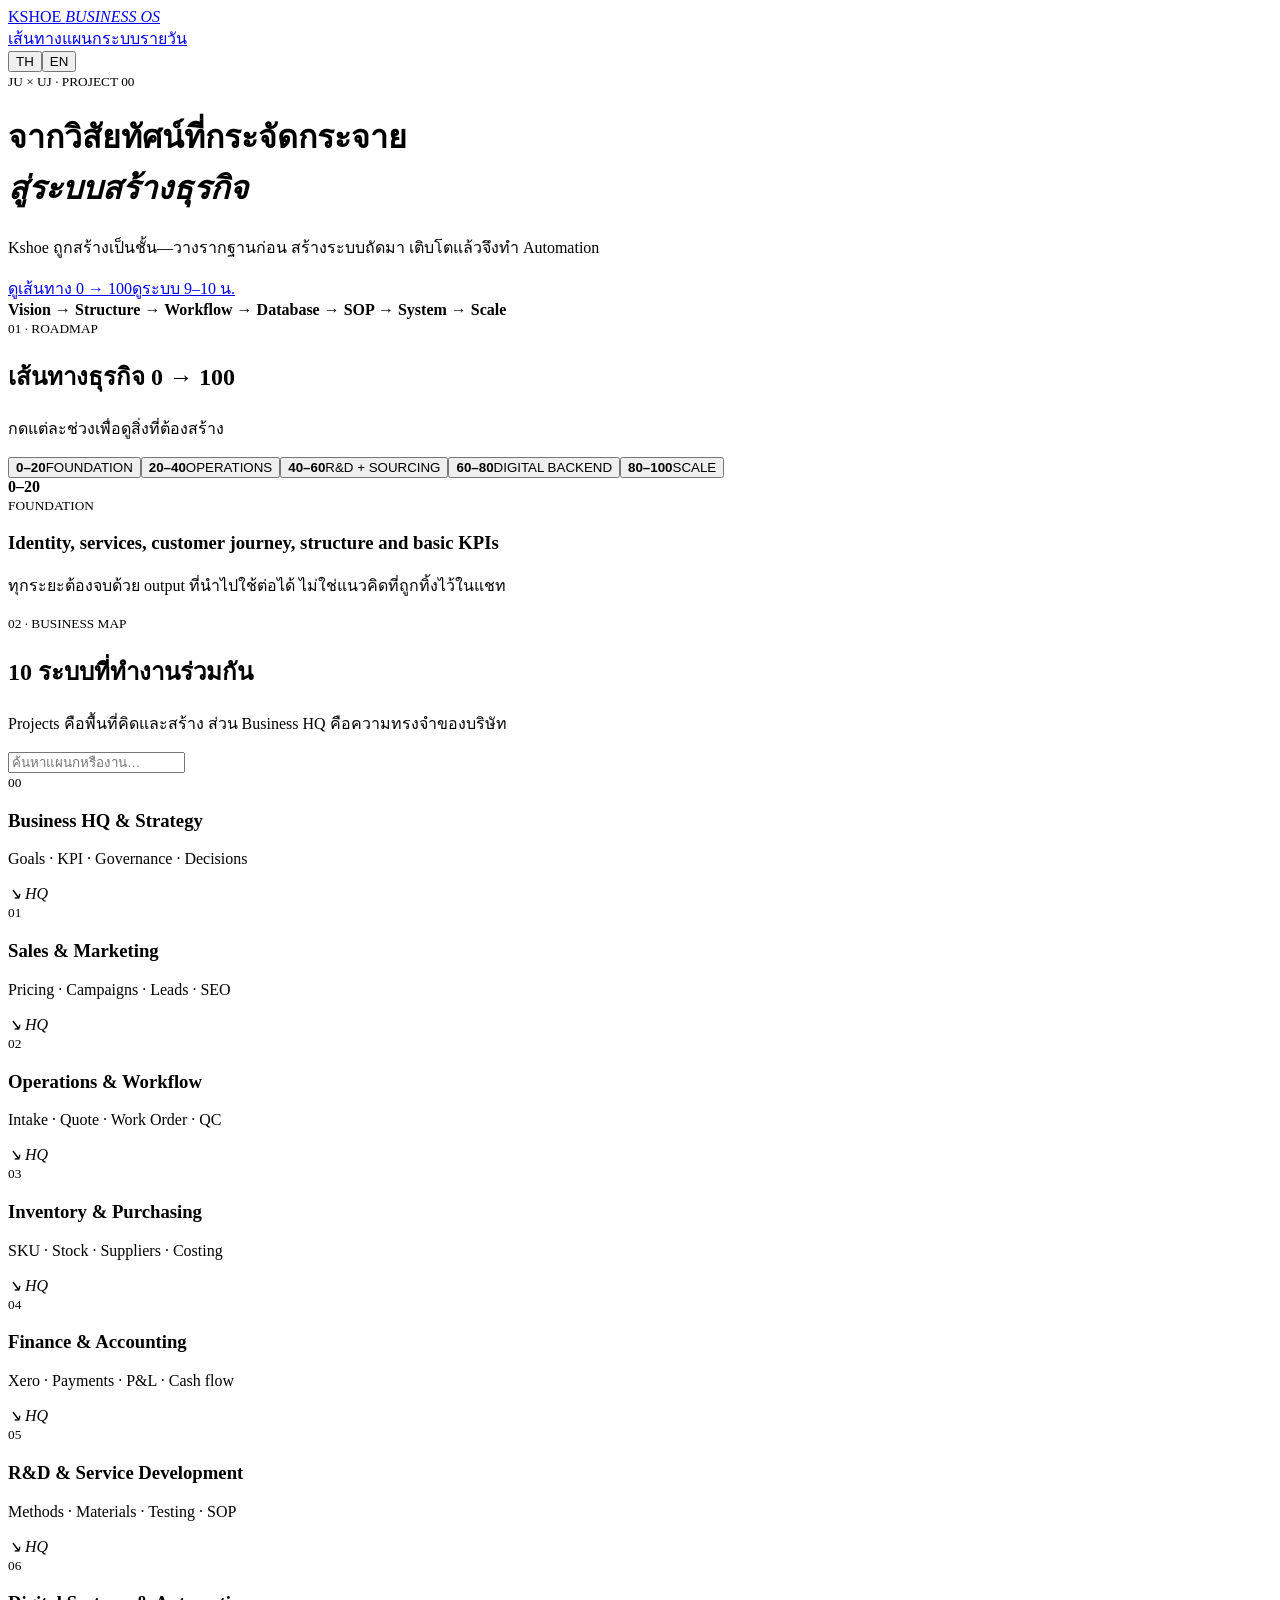
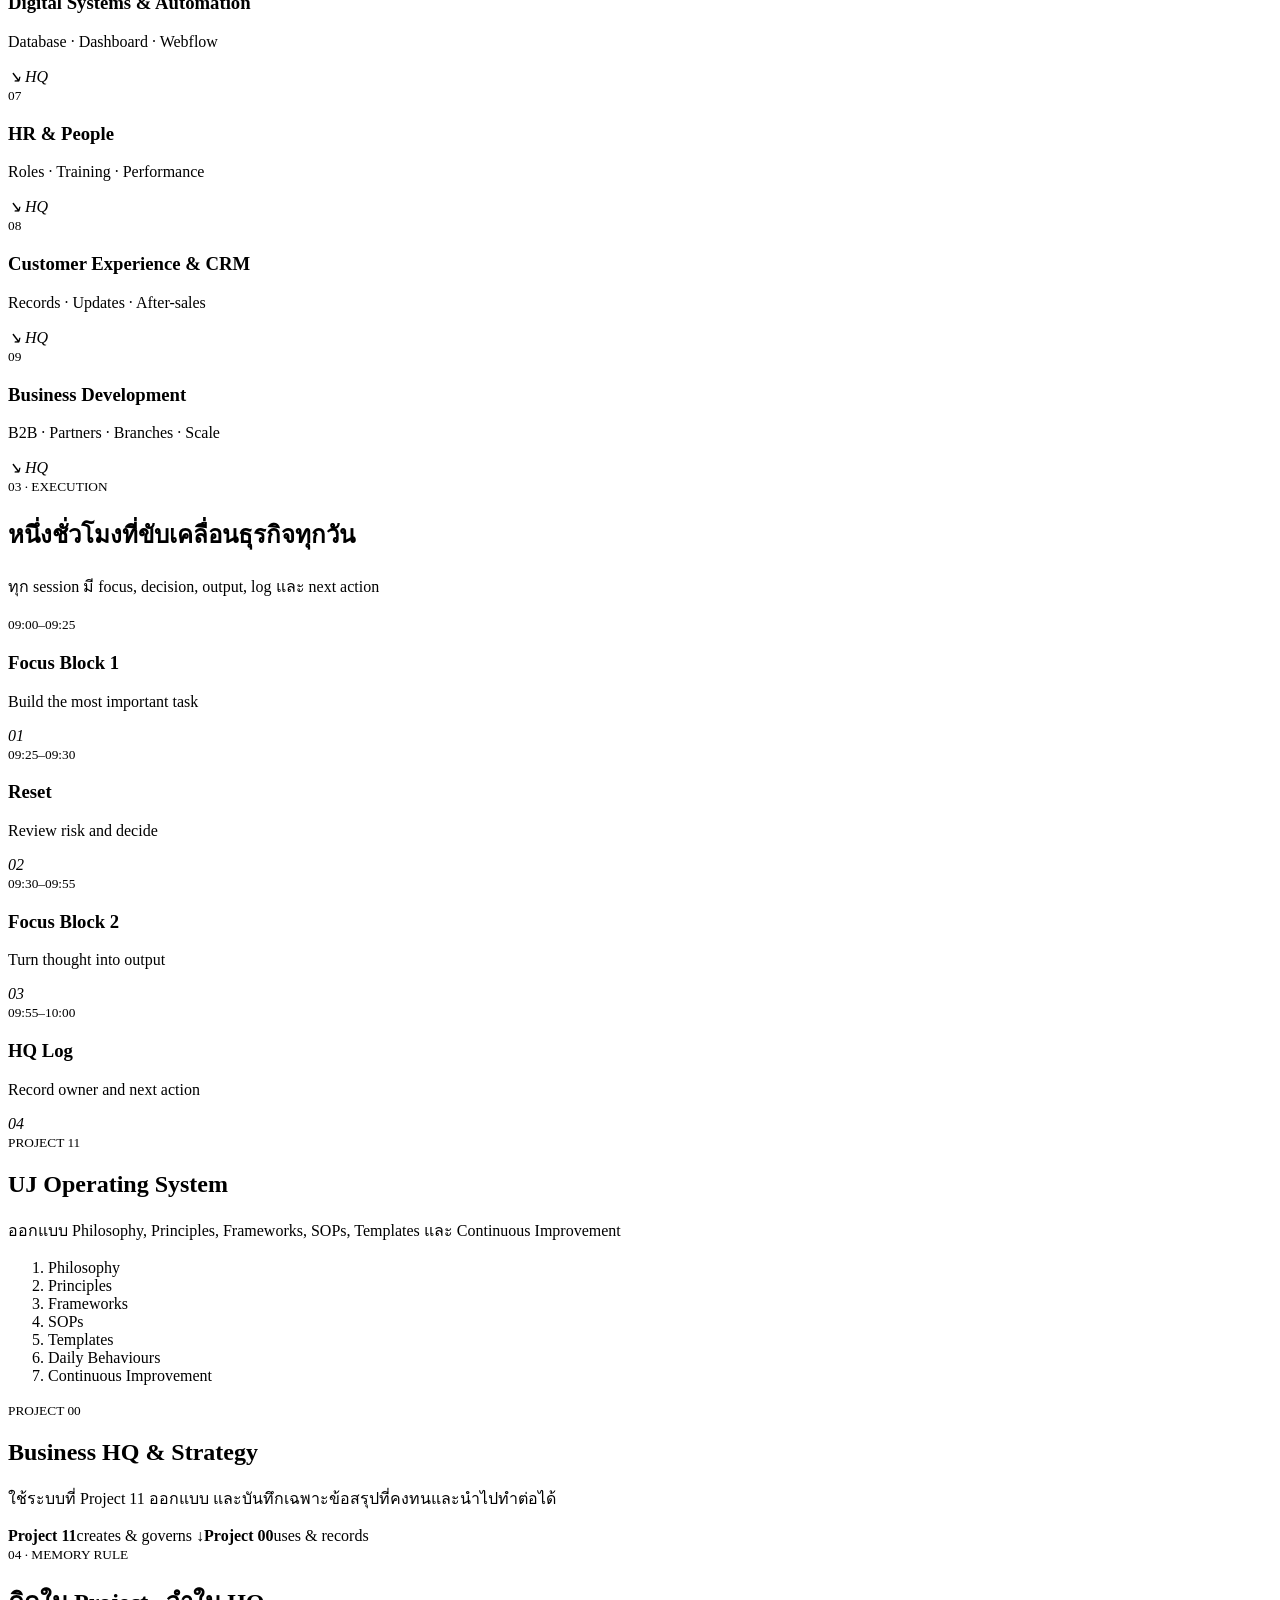
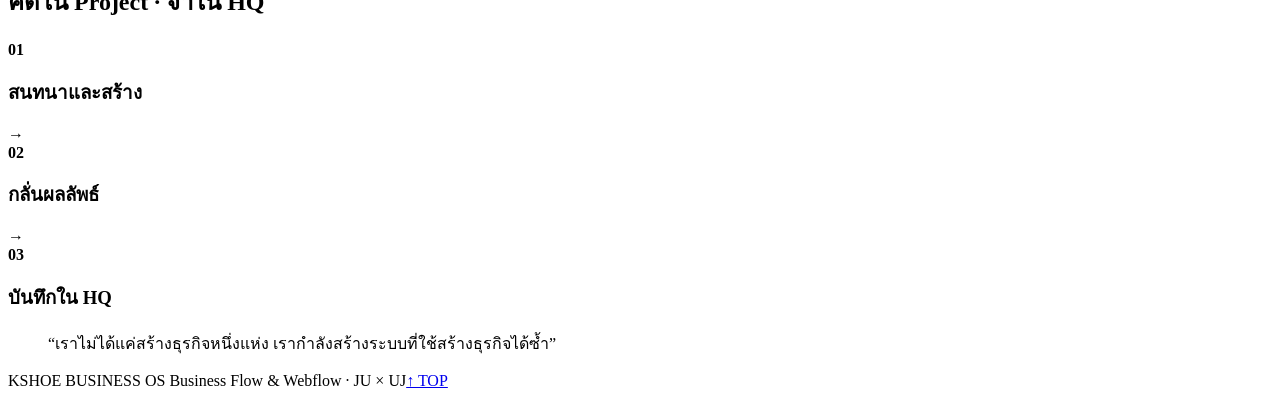
==== index.html @ 2d30aadb "Publish Kshoe Business OS website" ====
<!DOCTYPE html><html lang="th"><head><meta charSet="utf-8"/><meta name="viewport" content="width=device-width, initial-scale=1"/><link rel="stylesheet" href="/kshoe-business-flow/_next/static/css/index.u41Tl9s5.css" data-rsc-css-href="/kshoe-business-flow/_next/static/css/index.u41Tl9s5.css" data-precedence="vite-rsc/importer-resources"/><link rel="modulepreload" fetchPriority="low" href="/kshoe-business-flow/_next/static/chunks/index-DlOylcXy.js"/><script src="/kshoe-business-flow/_next/static/chunks/rolldown-runtime-C60lm6uB.js" type="module" async=""></script><script src="/kshoe-business-flow/_next/static/chunks/framework-BgSIrAUN.js" type="module" async=""></script><link rel="modulepreload" href="/kshoe-business-flow/_next/static/chunks/layout-segment-context-DQXPudQ9.js" crossorigin=""/><link rel="modulepreload" href="/kshoe-business-flow/_next/static/chunks/page-DifHMbuO.js" crossorigin=""/><title>Kshoe Business OS</title><meta name="description" content="JU × UJ Business Flow &amp; Webflow"/><script>Object.assign(((self[Symbol.for("vinext.navigationRuntime")]??={bootstrap:{routeManifest:null},functions:{}}).bootstrap.rsc??={rsc:[]}),{params:{},nav:{"pathname":"/","searchParams":[]}})</script><link rel="modulepreload" href="/kshoe-business-flow/_next/static/chunks/index-DlOylcXy.js" />
</head><body><main><nav><a href="#top" class="logo">KSHOE <i>BUSINESS OS</i></a><div class="links"><a href="#path">เส้นทาง</a><a href="#map">แผนก</a><a href="#day">ระบบรายวัน</a></div><div class="lang"><button class="on">TH</button><button class="">EN</button></div></nav><header id="top"><small>JU × UJ · PROJECT 00</small><h1>จากวิสัยทัศน์ที่กระจัดกระจาย<br/><em>สู่ระบบสร้างธุรกิจ</em></h1><p>Kshoe ถูกสร้างเป็นชั้น—วางรากฐานก่อน สร้างระบบถัดมา เติบโตแล้วจึงทำ Automation</p><div class="actions"><a href="#path">ดูเส้นทาง 0 → 100</a><a href="#day">ดูระบบ 9–10 น.</a></div><b class="rule">Vision → Structure → Workflow → Database → SOP → System → Scale</b></header><section id="path" class="dark"><div class="intro"><small>01 · ROADMAP</small><h2>เส้นทางธุรกิจ 0 → 100</h2><p>กดแต่ละช่วงเพื่อดูสิ่งที่ต้องสร้าง</p></div><div class="tabs"><button class="on"><b>0–20</b>FOUNDATION</button><button class=""><b>20–40</b>OPERATIONS</button><button class=""><b>40–60</b>R&amp;D + SOURCING</button><button class=""><b>60–80</b>DIGITAL BACKEND</button><button class=""><b>80–100</b>SCALE</button></div><div class="detail"><strong>0–20</strong><div><small>FOUNDATION</small><h3>Identity, services, customer journey, structure and basic KPIs</h3><p>ทุกระยะต้องจบด้วย output ที่นำไปใช้ต่อได้ ไม่ใช่แนวคิดที่ถูกทิ้งไว้ในแชท</p></div></div></section><section id="map"><div class="intro"><small>02 · BUSINESS MAP</small><h2>10 ระบบที่ทำงานร่วมกัน</h2><p>Projects คือพื้นที่คิดและสร้าง ส่วน Business HQ คือความทรงจำของบริษัท</p></div><input placeholder="ค้นหาแผนกหรืองาน…" value=""/><div class="grid"><article><small>00</small><h3>Business HQ &amp; Strategy</h3><p>Goals · KPI · Governance · Decisions</p><i>↘ HQ</i></article><article><small>01</small><h3>Sales &amp; Marketing</h3><p>Pricing · Campaigns · Leads · SEO</p><i>↘ HQ</i></article><article><small>02</small><h3>Operations &amp; Workflow</h3><p>Intake · Quote · Work Order · QC</p><i>↘ HQ</i></article><article><small>03</small><h3>Inventory &amp; Purchasing</h3><p>SKU · Stock · Suppliers · Costing</p><i>↘ HQ</i></article><article><small>04</small><h3>Finance &amp; Accounting</h3><p>Xero · Payments · P&amp;L · Cash flow</p><i>↘ HQ</i></article><article><small>05</small><h3>R&amp;D &amp; Service Development</h3><p>Methods · Materials · Testing · SOP</p><i>↘ HQ</i></article><article><small>06</small><h3>Digital Systems &amp; Automation</h3><p>Database · Dashboard · Webflow</p><i>↘ HQ</i></article><article><small>07</small><h3>HR &amp; People</h3><p>Roles · Training · Performance</p><i>↘ HQ</i></article><article><small>08</small><h3>Customer Experience &amp; CRM</h3><p>Records · Updates · After-sales</p><i>↘ HQ</i></article><article><small>09</small><h3>Business Development</h3><p>B2B · Partners · Branches · Scale</p><i>↘ HQ</i></article></div></section><section id="day" class="copper"><div class="intro"><small>03 · EXECUTION</small><h2>หนึ่งชั่วโมงที่ขับเคลื่อนธุรกิจทุกวัน</h2><p>ทุก session มี focus, decision, output, log และ next action</p></div><div class="rhythm"><article><small>09:00–09:25</small><h3>Focus Block 1</h3><p>Build the most important task</p><i>0<!-- -->1</i></article><article><small>09:25–09:30</small><h3>Reset</h3><p>Review risk and decide</p><i>0<!-- -->2</i></article><article><small>09:30–09:55</small><h3>Focus Block 2</h3><p>Turn thought into output</p><i>0<!-- -->3</i></article><article><small>09:55–10:00</small><h3>HQ Log</h3><p>Record owner and next action</p><i>0<!-- -->4</i></article></div></section><section class="split"><article><small>PROJECT 11</small><h2>UJ Operating System</h2><p>ออกแบบ Philosophy, Principles, Frameworks, SOPs, Templates และ Continuous Improvement</p><ol><li>Philosophy</li><li>Principles</li><li>Frameworks</li><li>SOPs</li><li>Templates</li><li>Daily Behaviours</li><li>Continuous Improvement</li></ol></article><article><small>PROJECT 00</small><h2>Business HQ &amp; Strategy</h2><p>ใช้ระบบที่ Project 11 ออกแบบ และบันทึกเฉพาะข้อสรุปที่คงทนและนำไปทำต่อได้</p><div class="authority"><b>Project 11</b><span>creates &amp; governs ↓</span><b>Project 00</b><span>uses &amp; records</span></div></article></section><section class="memory"><div class="intro"><small>04 · MEMORY RULE</small><h2>คิดใน Project · จำใน HQ</h2></div><div class="flow"><article><b>01</b><h3>สนทนาและสร้าง</h3></article><span>→</span><article><b>02</b><h3>กลั่นผลลัพธ์</h3></article><span>→</span><article><b>03</b><h3>บันทึกใน HQ</h3></article></div><blockquote>“<!-- -->เราไม่ได้แค่สร้างธุรกิจหนึ่งแห่ง เรากำลังสร้างระบบที่ใช้สร้างธุรกิจได้ซ้ำ<!-- -->”</blockquote></section><footer>KSHOE BUSINESS OS <span>Business Flow &amp; Webflow · JU × UJ</span><a href="#top">↑ TOP</a></footer></main><script type="module" src="/kshoe-business-flow/_next/static/chunks/index-DlOylcXy.js" id="_R_" async=""></script><script>((self[Symbol.for("vinext.navigationRuntime")]??={bootstrap:{routeManifest:null},functions:{}}).bootstrap.rsc??={rsc:[]}).rsc.push("2:I[\"43ff2fb034b8\",[],\"Children\",1]\n")</script><script>((self[Symbol.for("vinext.navigationRuntime")]??={bootstrap:{routeManifest:null},functions:{}}).bootstrap.rsc??={rsc:[]}).rsc.push("3:I[\"99e50bc1c07a\",[],\"GlobalErrorBoundary\",1]\n")</script><script>((self[Symbol.for("vinext.navigationRuntime")]??={bootstrap:{routeManifest:null},functions:{}}).bootstrap.rsc??={rsc:[]}).rsc.push("4:I[\"a4f9a8437bde\",[],\"default\",1]\n")</script><script>((self[Symbol.for("vinext.navigationRuntime")]??={bootstrap:{routeManifest:null},functions:{}}).bootstrap.rsc??={rsc:[]}).rsc.push("5:I[\"99e50bc1c07a\",[],\"ErrorBoundary\",1]\n")</script><script>((self[Symbol.for("vinext.navigationRuntime")]??={bootstrap:{routeManifest:null},functions:{}}).bootstrap.rsc??={rsc:[]}).rsc.push("6:I[\"e159047a93f1\",[],\"LayoutSegmentProvider\",1]\n")</script><script>((self[Symbol.for("vinext.navigationRuntime")]??={bootstrap:{routeManifest:null},functions:{}}).bootstrap.rsc??={rsc:[]}).rsc.push("7:I[\"43ff2fb034b8\",[],\"Slot\",1]\n")</script><script>((self[Symbol.for("vinext.navigationRuntime")]??={bootstrap:{routeManifest:null},functions:{}}).bootstrap.rsc??={rsc:[]}).rsc.push("8:I[\"105d30f76def\",[],\"AppRouterScrollTarget\",1]\n")</script><script>((self[Symbol.for("vinext.navigationRuntime")]??={bootstrap:{routeManifest:null},functions:{}}).bootstrap.rsc??={rsc:[]}).rsc.push("9:I[\"99e50bc1c07a\",[],\"RedirectBoundary\",1]\n")</script><script>((self[Symbol.for("vinext.navigationRuntime")]??={bootstrap:{routeManifest:null},functions:{}}).bootstrap.rsc??={rsc:[]}).rsc.push(":HL[\"/kshoe-business-flow/_next/static/css/index.u41Tl9s5.css\",\"style\"     ]\n")</script><script>((self[Symbol.for("vinext.navigationRuntime")]??={bootstrap:{routeManifest:null},functions:{}}).bootstrap.rsc??={rsc:[]}).rsc.push("0:{\"__route\":\"route:/\",\"__interceptionContext\":null,\"__layoutIds\":[\"layout:/\"],\"__rootLayout\":\"/\",\"__sourcePage\":\"/page\",\"page:/\":\"$L1\",\"layout:/\":[[[[\"$\",\"link\",\"css:/_next/static/css/index.u41Tl9s5.css\",{\"rel\":\"stylesheet\",\"precedence\":\"vite-rsc/importer-resources\",\"href\":\"/kshoe-business-flow/_next/static/css/index.u41Tl9s5.css\",\"data-rsc-css-href\":\"/kshoe-business-flow/_next/static/css/index.u41Tl9s5.css\"}],\"$undefined\"],[\"$\",\"html\",null,{\"lang\":\"th\",\"children\":[\"$\",\"body\",null,{\"children\":[\"$\",\"$L2\",null,{}]}]}]],null],\"route:/\":[[[\"$\",\"meta\",null,{\"charSet\":\"utf-8\"}],[[\"$\",\"title\",\"0\",{\"children\":\"Kshoe Business OS\"}],[\"$\",\"meta\",\"1\",{\"name\":\"description\",\"content\":\"JU × UJ Business Flow \u0026 Webflow\"}]],[[\"$\",\"meta\",\"0\",{\"name\":\"viewport\",\"content\":\"width=device-width, initial-scale=1\"}]]],[\"$\",\"$L3\",null,{\"fallback\":\"$4\",\"children\":[\"$\",\"$L5\",null,{\"fallback\":\"$4\",\"children\":[\"$\",\"$L6\",null,{\"providerId\":\"layout:/\",\"segmentMap\":{\"children\":[]},\"children\":[\"$\",\"$L7\",null,{\"id\":\"layout:/\",\"parallelSlots\":\"$undefined\",\"children\":[\"$\",\"$L8\",null,{\"children\":[\"$\",\"$L9\",null,{\"children\":[[\"$\",\"$L6\",null,{\"providerId\":\"page:/\",\"segmentMap\":{\"children\":[\"__PAGE__\"]},\"children\":[\"$\",\"$L7\",null,{\"id\":\"page:/\"}]}],null]}]}]}]}]}]}],null,null],\"__layoutFlags\":{\"layout:/\":\"s\"},\"__artifactCompatibility\":{\"schemaVersion\":1,\"graphVersion\":\"app-route-graph:1177fd80f83fa7b0\",\"deploymentVersion\":\"b8e8c23d-597c-4e51-9e1a-7b662a4e795e\",\"appElementsSchemaVersion\":1,\"rscPayloadSchemaVersion\":1,\"rootBoundaryId\":\"/\",\"renderEpoch\":null},\"__renderObservation\":{\"schemaVersion\":1,\"output\":{\"kind\":\"app-rsc\",\"mountedSlotsFingerprint\":null,\"renderEpoch\":null,\"rootBoundaryId\":\"/\",\"routeId\":\"route:/\"},\"completeness\":\"partial\",\"boundaryOutcome\":{\"kind\":\"unknown\"},\"requestApis\":[{\"kind\":\"connection\",\"status\":\"unknown\"},{\"kind\":\"cookies\",\"status\":\"unknown\"},{\"kind\":\"draftMode\",\"status\":\"unknown\"},{\"kind\":\"headers\",\"status\":\"unknown\"},{\"kind\":\"params\",\"status\":\"unknown\"},{\"kind\":\"searchParams\",\"status\":\"unknown\"}],\"dynamicFetches\":[],\"cacheTags\":[\"/\",\"_N_T_/\",\"_N_T_/index\",\"_N_T_/layout\",\"_N_T_/page\"],\"pathTags\":[\"/\"],\"cacheability\":\"unknown\",\"downgrade\":{\"target\":\"freshRender\",\"reasons\":[{\"code\":\"CP_DOWNGRADE_CACHEABILITY_UNKNOWN\",\"target\":\"freshRender\"},{\"code\":\"CP_DOWNGRADE_INCOMPLETE_OBSERVATION\",\"completeness\":\"partial\",\"target\":\"freshRender\"},{\"code\":\"CP_DOWNGRADE_UNKNOWN_REQUEST_API\",\"requestApi\":\"connection\",\"target\":\"freshRender\"},{\"code\":\"CP_DOWNGRADE_UNKNOWN_REQUEST_API\",\"requestApi\":\"cookies\",\"target\":\"freshRender\"},{\"code\":\"CP_DOWNGRADE_UNKNOWN_REQUEST_API\",\"requestApi\":\"draftMode\",\"target\":\"freshRender\"},{\"code\":\"CP_DOWNGRADE_UNKNOWN_REQUEST_API\",\"requestApi\":\"headers\",\"target\":\"freshRender\"},{\"code\":\"CP_DOWNGRADE_UNKNOWN_REQUEST_API\",\"requestApi\":\"params\",\"target\":\"freshRender\"},{\"code\":\"CP_DOWNGRADE_UNKNOWN_REQUEST_API\",\"requestApi\":\"searchParams\",\"target\":\"freshRender\"}],\"fallback\":{\"kind\":\"breakerFallback\",\"code\":\"CP_PRIVATE_DYNAMIC_DOWNGRADE\",\"mode\":\"renderFresh\",\"scope\":\"affectedOutput\",\"fields\":{\"reasonCodes\":[\"CP_DOWNGRADE_CACHEABILITY_UNKNOWN\",\"CP_DOWNGRADE_INCOMPLETE_OBSERVATION\",\"CP_DOWNGRADE_UNKNOWN_REQUEST_API\",\"CP_DOWNGRADE_UNKNOWN_REQUEST_API\",\"CP_DOWNGRADE_UNKNOWN_REQUEST_API\",\"CP_DOWNGRADE_UNKNOWN_REQUEST_API\",\"CP_DOWNGRADE_UNKNOWN_REQUEST_API\",\"CP_DOWNGRADE_UNKNOWN_REQUEST_API\"],\"target\":\"freshRender\"}},\"isPublicCacheCandidate\":false}}}\n")</script><script>((self[Symbol.for("vinext.navigationRuntime")]??={bootstrap:{routeManifest:null},functions:{}}).bootstrap.rsc??={rsc:[]}).rsc.push("a:I[\"6efdf509a785\",[],\"default\",1]\n")</script><script>((self[Symbol.for("vinext.navigationRuntime")]??={bootstrap:{routeManifest:null},functions:{}}).bootstrap.rsc??={rsc:[]}).rsc.push("1:[\"$\",\"$La\",null,{\"params\":\"$@b\",\"searchParams\":\"$@c\"}]\n")</script><script>((self[Symbol.for("vinext.navigationRuntime")]??={bootstrap:{routeManifest:null},functions:{}}).bootstrap.rsc??={rsc:[]}).rsc.push("b:{}\n")</script><script>((self[Symbol.for("vinext.navigationRuntime")]??={bootstrap:{routeManifest:null},functions:{}}).bootstrap.rsc??={rsc:[]}).rsc.push("c:{}\n")</script><script>Object.assign(((self[Symbol.for("vinext.navigationRuntime")]??={bootstrap:{routeManifest:null},functions:{}}).bootstrap.rsc??={rsc:[]}),{"initialCacheKind":"dynamic"});((self[Symbol.for("vinext.navigationRuntime")]??={bootstrap:{routeManifest:null},functions:{}}).bootstrap.rsc??={rsc:[]}).done=true</script></body></html>
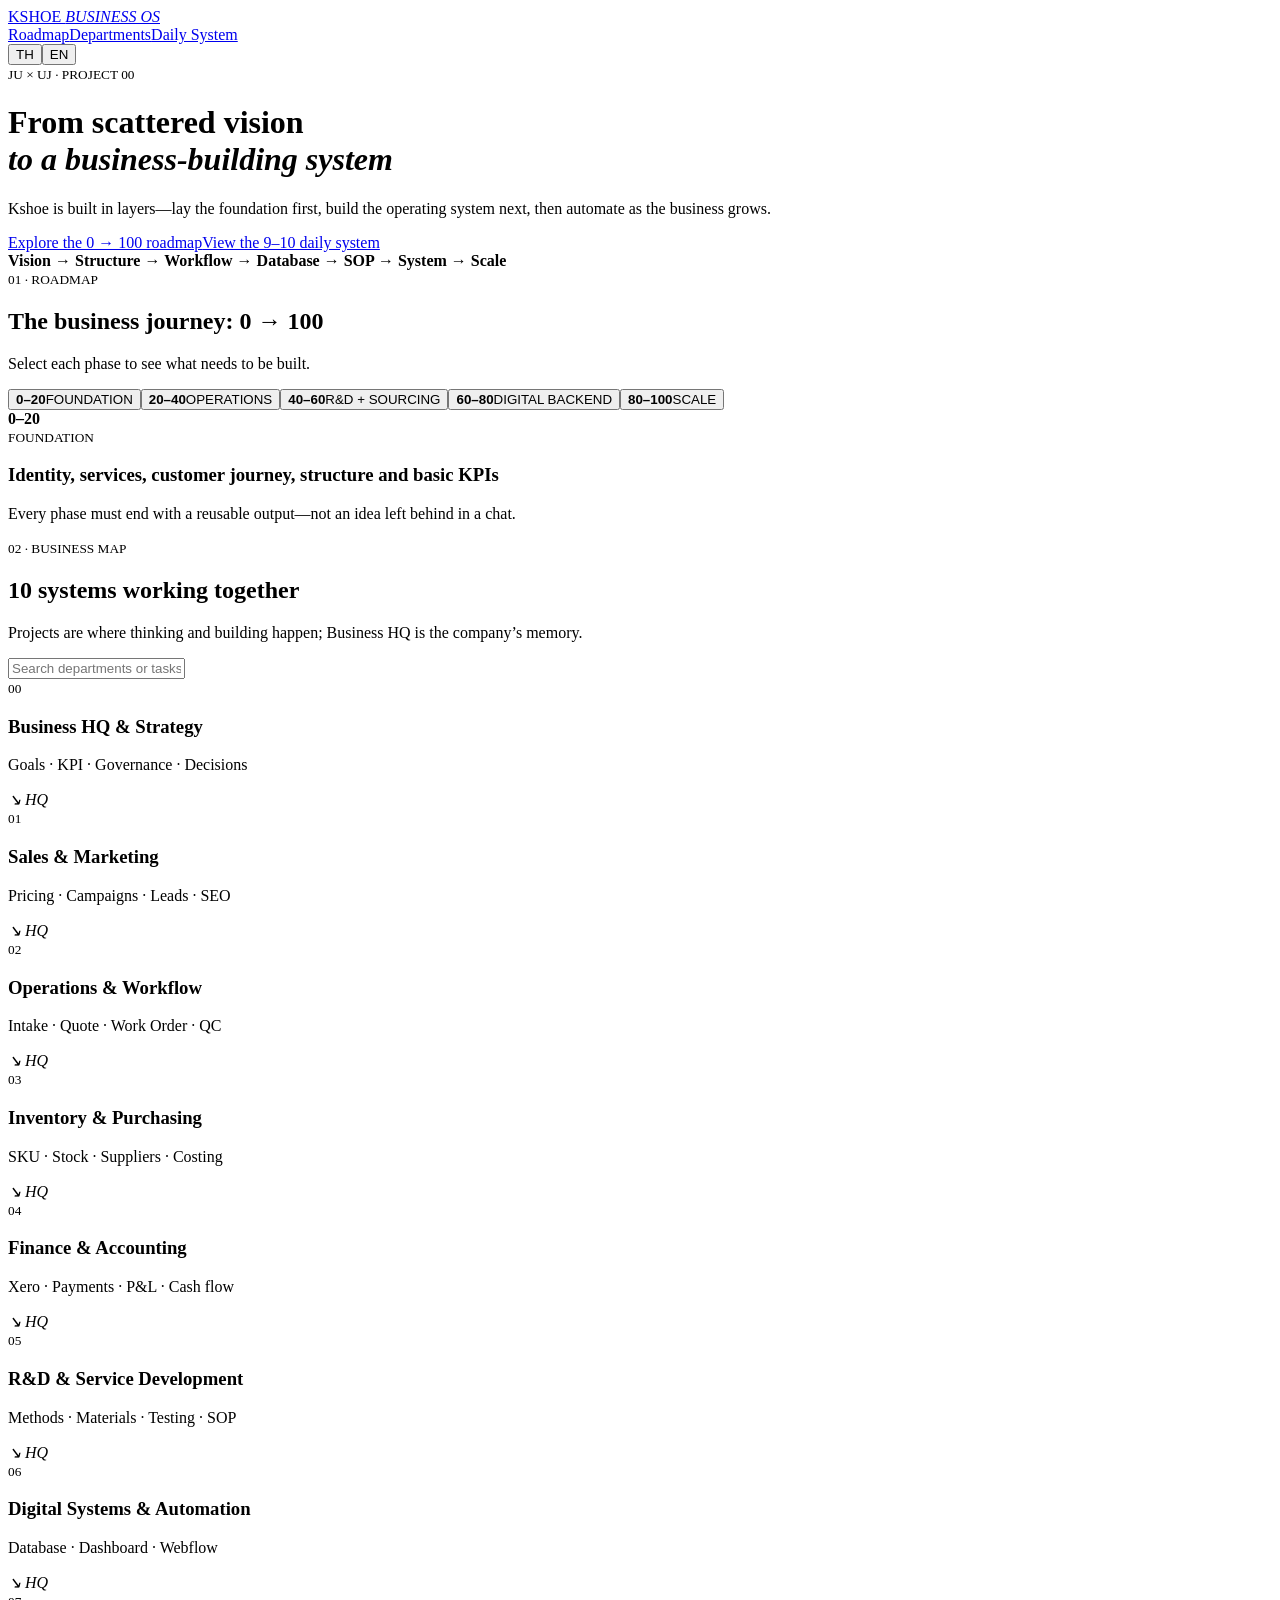
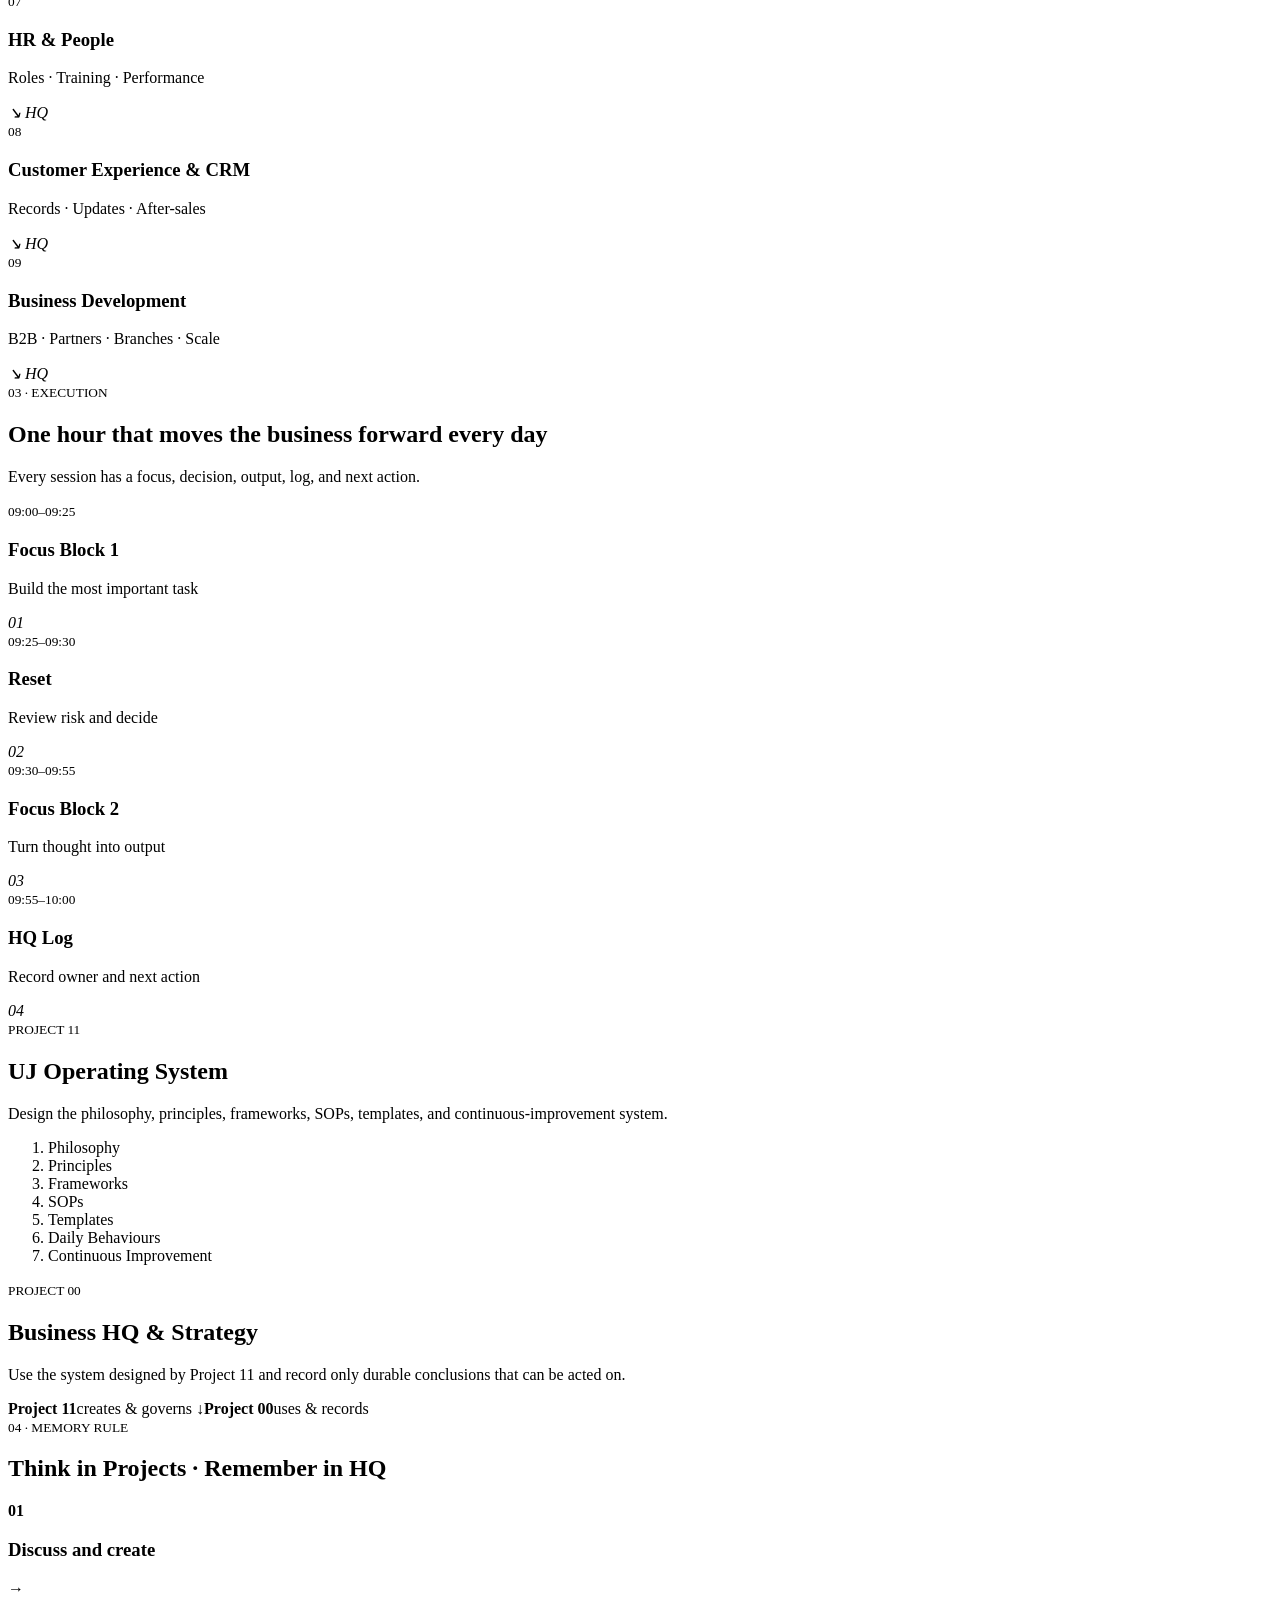
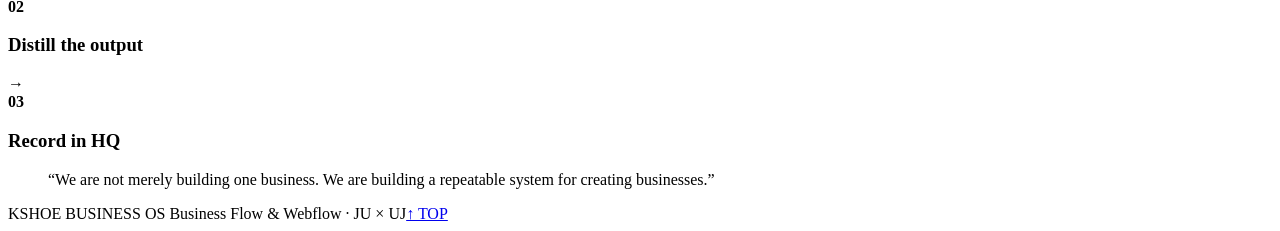
==== commit 515f8f10: "Fix TH/EN language switcher and make English default" ====
--- a/index.html
+++ b/index.html
@@ -1,3 +1,129 @@
-<!DOCTYPE html><html lang="th"><head><meta charSet="utf-8"/><meta name="viewport" content="width=device-width, initial-scale=1"/><link rel="stylesheet" href="/kshoe-business-flow/_next/static/css/index.u41Tl9s5.css" data-rsc-css-href="/kshoe-business-flow/_next/static/css/index.u41Tl9s5.css" data-precedence="vite-rsc/importer-resources"/><link rel="modulepreload" fetchPriority="low" href="/kshoe-business-flow/_next/static/chunks/index-DlOylcXy.js"/><script src="/kshoe-business-flow/_next/static/chunks/rolldown-runtime-C60lm6uB.js" type="module" async=""></script><script src="/kshoe-business-flow/_next/static/chunks/framework-BgSIrAUN.js" type="module" async=""></script><link rel="modulepreload" href="/kshoe-business-flow/_next/static/chunks/layout-segment-context-DQXPudQ9.js" crossorigin=""/><link rel="modulepreload" href="/kshoe-business-flow/_next/static/chunks/page-DifHMbuO.js" crossorigin=""/><title>Kshoe Business OS</title><meta name="description" content="JU × UJ Business Flow &amp; Webflow"/><script>Object.assign(((self[Symbol.for("vinext.navigationRuntime")]??={bootstrap:{routeManifest:null},functions:{}}).bootstrap.rsc??={rsc:[]}),{params:{},nav:{"pathname":"/","searchParams":[]}})</script><link rel="modulepreload" href="/kshoe-business-flow/_next/static/chunks/index-DlOylcXy.js" />
-</head><body><main><nav><a href="#top" class="logo">KSHOE <i>BUSINESS OS</i></a><div class="links"><a href="#path">เส้นทาง</a><a href="#map">แผนก</a><a href="#day">ระบบรายวัน</a></div><div class="lang"><button class="on">TH</button><button class="">EN</button></div></nav><header id="top"><small>JU × UJ · PROJECT 00</small><h1>จากวิสัยทัศน์ที่กระจัดกระจาย<br/><em>สู่ระบบสร้างธุรกิจ</em></h1><p>Kshoe ถูกสร้างเป็นชั้น—วางรากฐานก่อน สร้างระบบถัดมา เติบโตแล้วจึงทำ Automation</p><div class="actions"><a href="#path">ดูเส้นทาง 0 → 100</a><a href="#day">ดูระบบ 9–10 น.</a></div><b class="rule">Vision → Structure → Workflow → Database → SOP → System → Scale</b></header><section id="path" class="dark"><div class="intro"><small>01 · ROADMAP</small><h2>เส้นทางธุรกิจ 0 → 100</h2><p>กดแต่ละช่วงเพื่อดูสิ่งที่ต้องสร้าง</p></div><div class="tabs"><button class="on"><b>0–20</b>FOUNDATION</button><button class=""><b>20–40</b>OPERATIONS</button><button class=""><b>40–60</b>R&amp;D + SOURCING</button><button class=""><b>60–80</b>DIGITAL BACKEND</button><button class=""><b>80–100</b>SCALE</button></div><div class="detail"><strong>0–20</strong><div><small>FOUNDATION</small><h3>Identity, services, customer journey, structure and basic KPIs</h3><p>ทุกระยะต้องจบด้วย output ที่นำไปใช้ต่อได้ ไม่ใช่แนวคิดที่ถูกทิ้งไว้ในแชท</p></div></div></section><section id="map"><div class="intro"><small>02 · BUSINESS MAP</small><h2>10 ระบบที่ทำงานร่วมกัน</h2><p>Projects คือพื้นที่คิดและสร้าง ส่วน Business HQ คือความทรงจำของบริษัท</p></div><input placeholder="ค้นหาแผนกหรืองาน…" value=""/><div class="grid"><article><small>00</small><h3>Business HQ &amp; Strategy</h3><p>Goals · KPI · Governance · Decisions</p><i>↘ HQ</i></article><article><small>01</small><h3>Sales &amp; Marketing</h3><p>Pricing · Campaigns · Leads · SEO</p><i>↘ HQ</i></article><article><small>02</small><h3>Operations &amp; Workflow</h3><p>Intake · Quote · Work Order · QC</p><i>↘ HQ</i></article><article><small>03</small><h3>Inventory &amp; Purchasing</h3><p>SKU · Stock · Suppliers · Costing</p><i>↘ HQ</i></article><article><small>04</small><h3>Finance &amp; Accounting</h3><p>Xero · Payments · P&amp;L · Cash flow</p><i>↘ HQ</i></article><article><small>05</small><h3>R&amp;D &amp; Service Development</h3><p>Methods · Materials · Testing · SOP</p><i>↘ HQ</i></article><article><small>06</small><h3>Digital Systems &amp; Automation</h3><p>Database · Dashboard · Webflow</p><i>↘ HQ</i></article><article><small>07</small><h3>HR &amp; People</h3><p>Roles · Training · Performance</p><i>↘ HQ</i></article><article><small>08</small><h3>Customer Experience &amp; CRM</h3><p>Records · Updates · After-sales</p><i>↘ HQ</i></article><article><small>09</small><h3>Business Development</h3><p>B2B · Partners · Branches · Scale</p><i>↘ HQ</i></article></div></section><section id="day" class="copper"><div class="intro"><small>03 · EXECUTION</small><h2>หนึ่งชั่วโมงที่ขับเคลื่อนธุรกิจทุกวัน</h2><p>ทุก session มี focus, decision, output, log และ next action</p></div><div class="rhythm"><article><small>09:00–09:25</small><h3>Focus Block 1</h3><p>Build the most important task</p><i>0<!-- -->1</i></article><article><small>09:25–09:30</small><h3>Reset</h3><p>Review risk and decide</p><i>0<!-- -->2</i></article><article><small>09:30–09:55</small><h3>Focus Block 2</h3><p>Turn thought into output</p><i>0<!-- -->3</i></article><article><small>09:55–10:00</small><h3>HQ Log</h3><p>Record owner and next action</p><i>0<!-- -->4</i></article></div></section><section class="split"><article><small>PROJECT 11</small><h2>UJ Operating System</h2><p>ออกแบบ Philosophy, Principles, Frameworks, SOPs, Templates และ Continuous Improvement</p><ol><li>Philosophy</li><li>Principles</li><li>Frameworks</li><li>SOPs</li><li>Templates</li><li>Daily Behaviours</li><li>Continuous Improvement</li></ol></article><article><small>PROJECT 00</small><h2>Business HQ &amp; Strategy</h2><p>ใช้ระบบที่ Project 11 ออกแบบ และบันทึกเฉพาะข้อสรุปที่คงทนและนำไปทำต่อได้</p><div class="authority"><b>Project 11</b><span>creates &amp; governs ↓</span><b>Project 00</b><span>uses &amp; records</span></div></article></section><section class="memory"><div class="intro"><small>04 · MEMORY RULE</small><h2>คิดใน Project · จำใน HQ</h2></div><div class="flow"><article><b>01</b><h3>สนทนาและสร้าง</h3></article><span>→</span><article><b>02</b><h3>กลั่นผลลัพธ์</h3></article><span>→</span><article><b>03</b><h3>บันทึกใน HQ</h3></article></div><blockquote>“<!-- -->เราไม่ได้แค่สร้างธุรกิจหนึ่งแห่ง เรากำลังสร้างระบบที่ใช้สร้างธุรกิจได้ซ้ำ<!-- -->”</blockquote></section><footer>KSHOE BUSINESS OS <span>Business Flow &amp; Webflow · JU × UJ</span><a href="#top">↑ TOP</a></footer></main><script type="module" src="/kshoe-business-flow/_next/static/chunks/index-DlOylcXy.js" id="_R_" async=""></script><script>((self[Symbol.for("vinext.navigationRuntime")]??={bootstrap:{routeManifest:null},functions:{}}).bootstrap.rsc??={rsc:[]}).rsc.push("2:I[\"43ff2fb034b8\",[],\"Children\",1]\n")</script><script>((self[Symbol.for("vinext.navigationRuntime")]??={bootstrap:{routeManifest:null},functions:{}}).bootstrap.rsc??={rsc:[]}).rsc.push("3:I[\"99e50bc1c07a\",[],\"GlobalErrorBoundary\",1]\n")</script><script>((self[Symbol.for("vinext.navigationRuntime")]??={bootstrap:{routeManifest:null},functions:{}}).bootstrap.rsc??={rsc:[]}).rsc.push("4:I[\"a4f9a8437bde\",[],\"default\",1]\n")</script><script>((self[Symbol.for("vinext.navigationRuntime")]??={bootstrap:{routeManifest:null},functions:{}}).bootstrap.rsc??={rsc:[]}).rsc.push("5:I[\"99e50bc1c07a\",[],\"ErrorBoundary\",1]\n")</script><script>((self[Symbol.for("vinext.navigationRuntime")]??={bootstrap:{routeManifest:null},functions:{}}).bootstrap.rsc??={rsc:[]}).rsc.push("6:I[\"e159047a93f1\",[],\"LayoutSegmentProvider\",1]\n")</script><script>((self[Symbol.for("vinext.navigationRuntime")]??={bootstrap:{routeManifest:null},functions:{}}).bootstrap.rsc??={rsc:[]}).rsc.push("7:I[\"43ff2fb034b8\",[],\"Slot\",1]\n")</script><script>((self[Symbol.for("vinext.navigationRuntime")]??={bootstrap:{routeManifest:null},functions:{}}).bootstrap.rsc??={rsc:[]}).rsc.push("8:I[\"105d30f76def\",[],\"AppRouterScrollTarget\",1]\n")</script><script>((self[Symbol.for("vinext.navigationRuntime")]??={bootstrap:{routeManifest:null},functions:{}}).bootstrap.rsc??={rsc:[]}).rsc.push("9:I[\"99e50bc1c07a\",[],\"RedirectBoundary\",1]\n")</script><script>((self[Symbol.for("vinext.navigationRuntime")]??={bootstrap:{routeManifest:null},functions:{}}).bootstrap.rsc??={rsc:[]}).rsc.push(":HL[\"/kshoe-business-flow/_next/static/css/index.u41Tl9s5.css\",\"style\"     ]\n")</script><script>((self[Symbol.for("vinext.navigationRuntime")]??={bootstrap:{routeManifest:null},functions:{}}).bootstrap.rsc??={rsc:[]}).rsc.push("0:{\"__route\":\"route:/\",\"__interceptionContext\":null,\"__layoutIds\":[\"layout:/\"],\"__rootLayout\":\"/\",\"__sourcePage\":\"/page\",\"page:/\":\"$L1\",\"layout:/\":[[[[\"$\",\"link\",\"css:/_next/static/css/index.u41Tl9s5.css\",{\"rel\":\"stylesheet\",\"precedence\":\"vite-rsc/importer-resources\",\"href\":\"/kshoe-business-flow/_next/static/css/index.u41Tl9s5.css\",\"data-rsc-css-href\":\"/kshoe-business-flow/_next/static/css/index.u41Tl9s5.css\"}],\"$undefined\"],[\"$\",\"html\",null,{\"lang\":\"th\",\"children\":[\"$\",\"body\",null,{\"children\":[\"$\",\"$L2\",null,{}]}]}]],null],\"route:/\":[[[\"$\",\"meta\",null,{\"charSet\":\"utf-8\"}],[[\"$\",\"title\",\"0\",{\"children\":\"Kshoe Business OS\"}],[\"$\",\"meta\",\"1\",{\"name\":\"description\",\"content\":\"JU × UJ Business Flow \u0026 Webflow\"}]],[[\"$\",\"meta\",\"0\",{\"name\":\"viewport\",\"content\":\"width=device-width, initial-scale=1\"}]]],[\"$\",\"$L3\",null,{\"fallback\":\"$4\",\"children\":[\"$\",\"$L5\",null,{\"fallback\":\"$4\",\"children\":[\"$\",\"$L6\",null,{\"providerId\":\"layout:/\",\"segmentMap\":{\"children\":[]},\"children\":[\"$\",\"$L7\",null,{\"id\":\"layout:/\",\"parallelSlots\":\"$undefined\",\"children\":[\"$\",\"$L8\",null,{\"children\":[\"$\",\"$L9\",null,{\"children\":[[\"$\",\"$L6\",null,{\"providerId\":\"page:/\",\"segmentMap\":{\"children\":[\"__PAGE__\"]},\"children\":[\"$\",\"$L7\",null,{\"id\":\"page:/\"}]}],null]}]}]}]}]}]}],null,null],\"__layoutFlags\":{\"layout:/\":\"s\"},\"__artifactCompatibility\":{\"schemaVersion\":1,\"graphVersion\":\"app-route-graph:1177fd80f83fa7b0\",\"deploymentVersion\":\"b8e8c23d-597c-4e51-9e1a-7b662a4e795e\",\"appElementsSchemaVersion\":1,\"rscPayloadSchemaVersion\":1,\"rootBoundaryId\":\"/\",\"renderEpoch\":null},\"__renderObservation\":{\"schemaVersion\":1,\"output\":{\"kind\":\"app-rsc\",\"mountedSlotsFingerprint\":null,\"renderEpoch\":null,\"rootBoundaryId\":\"/\",\"routeId\":\"route:/\"},\"completeness\":\"partial\",\"boundaryOutcome\":{\"kind\":\"unknown\"},\"requestApis\":[{\"kind\":\"connection\",\"status\":\"unknown\"},{\"kind\":\"cookies\",\"status\":\"unknown\"},{\"kind\":\"draftMode\",\"status\":\"unknown\"},{\"kind\":\"headers\",\"status\":\"unknown\"},{\"kind\":\"params\",\"status\":\"unknown\"},{\"kind\":\"searchParams\",\"status\":\"unknown\"}],\"dynamicFetches\":[],\"cacheTags\":[\"/\",\"_N_T_/\",\"_N_T_/index\",\"_N_T_/layout\",\"_N_T_/page\"],\"pathTags\":[\"/\"],\"cacheability\":\"unknown\",\"downgrade\":{\"target\":\"freshRender\",\"reasons\":[{\"code\":\"CP_DOWNGRADE_CACHEABILITY_UNKNOWN\",\"target\":\"freshRender\"},{\"code\":\"CP_DOWNGRADE_INCOMPLETE_OBSERVATION\",\"completeness\":\"partial\",\"target\":\"freshRender\"},{\"code\":\"CP_DOWNGRADE_UNKNOWN_REQUEST_API\",\"requestApi\":\"connection\",\"target\":\"freshRender\"},{\"code\":\"CP_DOWNGRADE_UNKNOWN_REQUEST_API\",\"requestApi\":\"cookies\",\"target\":\"freshRender\"},{\"code\":\"CP_DOWNGRADE_UNKNOWN_REQUEST_API\",\"requestApi\":\"draftMode\",\"target\":\"freshRender\"},{\"code\":\"CP_DOWNGRADE_UNKNOWN_REQUEST_API\",\"requestApi\":\"headers\",\"target\":\"freshRender\"},{\"code\":\"CP_DOWNGRADE_UNKNOWN_REQUEST_API\",\"requestApi\":\"params\",\"target\":\"freshRender\"},{\"code\":\"CP_DOWNGRADE_UNKNOWN_REQUEST_API\",\"requestApi\":\"searchParams\",\"target\":\"freshRender\"}],\"fallback\":{\"kind\":\"breakerFallback\",\"code\":\"CP_PRIVATE_DYNAMIC_DOWNGRADE\",\"mode\":\"renderFresh\",\"scope\":\"affectedOutput\",\"fields\":{\"reasonCodes\":[\"CP_DOWNGRADE_CACHEABILITY_UNKNOWN\",\"CP_DOWNGRADE_INCOMPLETE_OBSERVATION\",\"CP_DOWNGRADE_UNKNOWN_REQUEST_API\",\"CP_DOWNGRADE_UNKNOWN_REQUEST_API\",\"CP_DOWNGRADE_UNKNOWN_REQUEST_API\",\"CP_DOWNGRADE_UNKNOWN_REQUEST_API\",\"CP_DOWNGRADE_UNKNOWN_REQUEST_API\",\"CP_DOWNGRADE_UNKNOWN_REQUEST_API\"],\"target\":\"freshRender\"}},\"isPublicCacheCandidate\":false}}}\n")</script><script>((self[Symbol.for("vinext.navigationRuntime")]??={bootstrap:{routeManifest:null},functions:{}}).bootstrap.rsc??={rsc:[]}).rsc.push("a:I[\"6efdf509a785\",[],\"default\",1]\n")</script><script>((self[Symbol.for("vinext.navigationRuntime")]??={bootstrap:{routeManifest:null},functions:{}}).bootstrap.rsc??={rsc:[]}).rsc.push("1:[\"$\",\"$La\",null,{\"params\":\"$@b\",\"searchParams\":\"$@c\"}]\n")</script><script>((self[Symbol.for("vinext.navigationRuntime")]??={bootstrap:{routeManifest:null},functions:{}}).bootstrap.rsc??={rsc:[]}).rsc.push("b:{}\n")</script><script>((self[Symbol.for("vinext.navigationRuntime")]??={bootstrap:{routeManifest:null},functions:{}}).bootstrap.rsc??={rsc:[]}).rsc.push("c:{}\n")</script><script>Object.assign(((self[Symbol.for("vinext.navigationRuntime")]??={bootstrap:{routeManifest:null},functions:{}}).bootstrap.rsc??={rsc:[]}),{"initialCacheKind":"dynamic"});((self[Symbol.for("vinext.navigationRuntime")]??={bootstrap:{routeManifest:null},functions:{}}).bootstrap.rsc??={rsc:[]}).done=true</script></body></html>
+<!DOCTYPE html><html lang="en"><head><meta charSet="utf-8"/><meta name="viewport" content="width=device-width, initial-scale=1"/><link rel="stylesheet" href="/kshoe-business-flow/_next/static/css/index.u41Tl9s5.css" data-rsc-css-href="/kshoe-business-flow/_next/static/css/index.u41Tl9s5.css" data-precedence="vite-rsc/importer-resources"/><link rel="modulepreload" fetchPriority="low" href="/kshoe-business-flow/_next/static/chunks/index-DlOylcXy.js"/><script src="/kshoe-business-flow/_next/static/chunks/rolldown-runtime-C60lm6uB.js" type="module" async=""></script><script src="/kshoe-business-flow/_next/static/chunks/framework-BgSIrAUN.js" type="module" async=""></script><link rel="modulepreload" href="/kshoe-business-flow/_next/static/chunks/layout-segment-context-DQXPudQ9.js" crossorigin=""/><link rel="modulepreload" href="/kshoe-business-flow/_next/static/chunks/page-DifHMbuO.js" crossorigin=""/><title>Kshoe Business OS</title><meta name="description" content="JU × UJ Business Flow &amp; Webflow"/><script>Object.assign(((self[Symbol.for("vinext.navigationRuntime")]??={bootstrap:{routeManifest:null},functions:{}}).bootstrap.rsc??={rsc:[]}),{params:{},nav:{"pathname":"/","searchParams":[]}})</script><link rel="modulepreload" href="/kshoe-business-flow/_next/static/chunks/index-DlOylcXy.js" />
+</head><body><main><nav><a href="#top" class="logo">KSHOE <i>BUSINESS OS</i></a><div class="links"><a href="#path">เส้นทาง</a><a href="#map">แผนก</a><a href="#day">ระบบรายวัน</a></div><div class="lang"><button class="on">TH</button><button class="">EN</button></div></nav><header id="top"><small>JU × UJ · PROJECT 00</small><h1>จากวิสัยทัศน์ที่กระจัดกระจาย<br/><em>สู่ระบบสร้างธุรกิจ</em></h1><p>Kshoe ถูกสร้างเป็นชั้น—วางรากฐานก่อน สร้างระบบถัดมา เติบโตแล้วจึงทำ Automation</p><div class="actions"><a href="#path">ดูเส้นทาง 0 → 100</a><a href="#day">ดูระบบ 9–10 น.</a></div><b class="rule">Vision → Structure → Workflow → Database → SOP → System → Scale</b></header><section id="path" class="dark"><div class="intro"><small>01 · ROADMAP</small><h2>เส้นทางธุรกิจ 0 → 100</h2><p>กดแต่ละช่วงเพื่อดูสิ่งที่ต้องสร้าง</p></div><div class="tabs"><button class="on"><b>0–20</b>FOUNDATION</button><button class=""><b>20–40</b>OPERATIONS</button><button class=""><b>40–60</b>R&amp;D + SOURCING</button><button class=""><b>60–80</b>DIGITAL BACKEND</button><button class=""><b>80–100</b>SCALE</button></div><div class="detail"><strong>0–20</strong><div><small>FOUNDATION</small><h3>Identity, services, customer journey, structure and basic KPIs</h3><p>ทุกระยะต้องจบด้วย output ที่นำไปใช้ต่อได้ ไม่ใช่แนวคิดที่ถูกทิ้งไว้ในแชท</p></div></div></section><section id="map"><div class="intro"><small>02 · BUSINESS MAP</small><h2>10 ระบบที่ทำงานร่วมกัน</h2><p>Projects คือพื้นที่คิดและสร้าง ส่วน Business HQ คือความทรงจำของบริษัท</p></div><input placeholder="ค้นหาแผนกหรืองาน…" value=""/><div class="grid"><article><small>00</small><h3>Business HQ &amp; Strategy</h3><p>Goals · KPI · Governance · Decisions</p><i>↘ HQ</i></article><article><small>01</small><h3>Sales &amp; Marketing</h3><p>Pricing · Campaigns · Leads · SEO</p><i>↘ HQ</i></article><article><small>02</small><h3>Operations &amp; Workflow</h3><p>Intake · Quote · Work Order · QC</p><i>↘ HQ</i></article><article><small>03</small><h3>Inventory &amp; Purchasing</h3><p>SKU · Stock · Suppliers · Costing</p><i>↘ HQ</i></article><article><small>04</small><h3>Finance &amp; Accounting</h3><p>Xero · Payments · P&amp;L · Cash flow</p><i>↘ HQ</i></article><article><small>05</small><h3>R&amp;D &amp; Service Development</h3><p>Methods · Materials · Testing · SOP</p><i>↘ HQ</i></article><article><small>06</small><h3>Digital Systems &amp; Automation</h3><p>Database · Dashboard · Webflow</p><i>↘ HQ</i></article><article><small>07</small><h3>HR &amp; People</h3><p>Roles · Training · Performance</p><i>↘ HQ</i></article><article><small>08</small><h3>Customer Experience &amp; CRM</h3><p>Records · Updates · After-sales</p><i>↘ HQ</i></article><article><small>09</small><h3>Business Development</h3><p>B2B · Partners · Branches · Scale</p><i>↘ HQ</i></article></div></section><section id="day" class="copper"><div class="intro"><small>03 · EXECUTION</small><h2>หนึ่งชั่วโมงที่ขับเคลื่อนธุรกิจทุกวัน</h2><p>ทุก session มี focus, decision, output, log และ next action</p></div><div class="rhythm"><article><small>09:00–09:25</small><h3>Focus Block 1</h3><p>Build the most important task</p><i>0<!-- -->1</i></article><article><small>09:25–09:30</small><h3>Reset</h3><p>Review risk and decide</p><i>0<!-- -->2</i></article><article><small>09:30–09:55</small><h3>Focus Block 2</h3><p>Turn thought into output</p><i>0<!-- -->3</i></article><article><small>09:55–10:00</small><h3>HQ Log</h3><p>Record owner and next action</p><i>0<!-- -->4</i></article></div></section><section class="split"><article><small>PROJECT 11</small><h2>UJ Operating System</h2><p>ออกแบบ Philosophy, Principles, Frameworks, SOPs, Templates และ Continuous Improvement</p><ol><li>Philosophy</li><li>Principles</li><li>Frameworks</li><li>SOPs</li><li>Templates</li><li>Daily Behaviours</li><li>Continuous Improvement</li></ol></article><article><small>PROJECT 00</small><h2>Business HQ &amp; Strategy</h2><p>ใช้ระบบที่ Project 11 ออกแบบ และบันทึกเฉพาะข้อสรุปที่คงทนและนำไปทำต่อได้</p><div class="authority"><b>Project 11</b><span>creates &amp; governs ↓</span><b>Project 00</b><span>uses &amp; records</span></div></article></section><section class="memory"><div class="intro"><small>04 · MEMORY RULE</small><h2>คิดใน Project · จำใน HQ</h2></div><div class="flow"><article><b>01</b><h3>สนทนาและสร้าง</h3></article><span>→</span><article><b>02</b><h3>กลั่นผลลัพธ์</h3></article><span>→</span><article><b>03</b><h3>บันทึกใน HQ</h3></article></div><blockquote>“<!-- -->เราไม่ได้แค่สร้างธุรกิจหนึ่งแห่ง เรากำลังสร้างระบบที่ใช้สร้างธุรกิจได้ซ้ำ<!-- -->”</blockquote></section><footer>KSHOE BUSINESS OS <span>Business Flow &amp; Webflow · JU × UJ</span><a href="#top">↑ TOP</a></footer></main><script type="module" src="/kshoe-business-flow/_next/static/chunks/index-DlOylcXy.js" id="_R_" async=""></script><script>((self[Symbol.for("vinext.navigationRuntime")]??={bootstrap:{routeManifest:null},functions:{}}).bootstrap.rsc??={rsc:[]}).rsc.push("2:I[\"43ff2fb034b8\",[],\"Children\",1]\n")</script><script>((self[Symbol.for("vinext.navigationRuntime")]??={bootstrap:{routeManifest:null},functions:{}}).bootstrap.rsc??={rsc:[]}).rsc.push("3:I[\"99e50bc1c07a\",[],\"GlobalErrorBoundary\",1]\n")</script><script>((self[Symbol.for("vinext.navigationRuntime")]??={bootstrap:{routeManifest:null},functions:{}}).bootstrap.rsc??={rsc:[]}).rsc.push("4:I[\"a4f9a8437bde\",[],\"default\",1]\n")</script><script>((self[Symbol.for("vinext.navigationRuntime")]??={bootstrap:{routeManifest:null},functions:{}}).bootstrap.rsc??={rsc:[]}).rsc.push("5:I[\"99e50bc1c07a\",[],\"ErrorBoundary\",1]\n")</script><script>((self[Symbol.for("vinext.navigationRuntime")]??={bootstrap:{routeManifest:null},functions:{}}).bootstrap.rsc??={rsc:[]}).rsc.push("6:I[\"e159047a93f1\",[],\"LayoutSegmentProvider\",1]\n")</script><script>((self[Symbol.for("vinext.navigationRuntime")]??={bootstrap:{routeManifest:null},functions:{}}).bootstrap.rsc??={rsc:[]}).rsc.push("7:I[\"43ff2fb034b8\",[],\"Slot\",1]\n")</script><script>((self[Symbol.for("vinext.navigationRuntime")]??={bootstrap:{routeManifest:null},functions:{}}).bootstrap.rsc??={rsc:[]}).rsc.push("8:I[\"105d30f76def\",[],\"AppRouterScrollTarget\",1]\n")</script><script>((self[Symbol.for("vinext.navigationRuntime")]??={bootstrap:{routeManifest:null},functions:{}}).bootstrap.rsc??={rsc:[]}).rsc.push("9:I[\"99e50bc1c07a\",[],\"RedirectBoundary\",1]\n")</script><script>((self[Symbol.for("vinext.navigationRuntime")]??={bootstrap:{routeManifest:null},functions:{}}).bootstrap.rsc??={rsc:[]}).rsc.push(":HL[\"/kshoe-business-flow/_next/static/css/index.u41Tl9s5.css\",\"style\"     ]\n")</script><script>((self[Symbol.for("vinext.navigationRuntime")]??={bootstrap:{routeManifest:null},functions:{}}).bootstrap.rsc??={rsc:[]}).rsc.push("0:{\"__route\":\"route:/\",\"__interceptionContext\":null,\"__layoutIds\":[\"layout:/\"],\"__rootLayout\":\"/\",\"__sourcePage\":\"/page\",\"page:/\":\"$L1\",\"layout:/\":[[[[\"$\",\"link\",\"css:/_next/static/css/index.u41Tl9s5.css\",{\"rel\":\"stylesheet\",\"precedence\":\"vite-rsc/importer-resources\",\"href\":\"/kshoe-business-flow/_next/static/css/index.u41Tl9s5.css\",\"data-rsc-css-href\":\"/kshoe-business-flow/_next/static/css/index.u41Tl9s5.css\"}],\"$undefined\"],[\"$\",\"html\",null,{\"lang\":\"th\",\"children\":[\"$\",\"body\",null,{\"children\":[\"$\",\"$L2\",null,{}]}]}]],null],\"route:/\":[[[\"$\",\"meta\",null,{\"charSet\":\"utf-8\"}],[[\"$\",\"title\",\"0\",{\"children\":\"Kshoe Business OS\"}],[\"$\",\"meta\",\"1\",{\"name\":\"description\",\"content\":\"JU × UJ Business Flow \u0026 Webflow\"}]],[[\"$\",\"meta\",\"0\",{\"name\":\"viewport\",\"content\":\"width=device-width, initial-scale=1\"}]]],[\"$\",\"$L3\",null,{\"fallback\":\"$4\",\"children\":[\"$\",\"$L5\",null,{\"fallback\":\"$4\",\"children\":[\"$\",\"$L6\",null,{\"providerId\":\"layout:/\",\"segmentMap\":{\"children\":[]},\"children\":[\"$\",\"$L7\",null,{\"id\":\"layout:/\",\"parallelSlots\":\"$undefined\",\"children\":[\"$\",\"$L8\",null,{\"children\":[\"$\",\"$L9\",null,{\"children\":[[\"$\",\"$L6\",null,{\"providerId\":\"page:/\",\"segmentMap\":{\"children\":[\"__PAGE__\"]},\"children\":[\"$\",\"$L7\",null,{\"id\":\"page:/\"}]}],null]}]}]}]}]}]}],null,null],\"__layoutFlags\":{\"layout:/\":\"s\"},\"__artifactCompatibility\":{\"schemaVersion\":1,\"graphVersion\":\"app-route-graph:1177fd80f83fa7b0\",\"deploymentVersion\":\"b8e8c23d-597c-4e51-9e1a-7b662a4e795e\",\"appElementsSchemaVersion\":1,\"rscPayloadSchemaVersion\":1,\"rootBoundaryId\":\"/\",\"renderEpoch\":null},\"__renderObservation\":{\"schemaVersion\":1,\"output\":{\"kind\":\"app-rsc\",\"mountedSlotsFingerprint\":null,\"renderEpoch\":null,\"rootBoundaryId\":\"/\",\"routeId\":\"route:/\"},\"completeness\":\"partial\",\"boundaryOutcome\":{\"kind\":\"unknown\"},\"requestApis\":[{\"kind\":\"connection\",\"status\":\"unknown\"},{\"kind\":\"cookies\",\"status\":\"unknown\"},{\"kind\":\"draftMode\",\"status\":\"unknown\"},{\"kind\":\"headers\",\"status\":\"unknown\"},{\"kind\":\"params\",\"status\":\"unknown\"},{\"kind\":\"searchParams\",\"status\":\"unknown\"}],\"dynamicFetches\":[],\"cacheTags\":[\"/\",\"_N_T_/\",\"_N_T_/index\",\"_N_T_/layout\",\"_N_T_/page\"],\"pathTags\":[\"/\"],\"cacheability\":\"unknown\",\"downgrade\":{\"target\":\"freshRender\",\"reasons\":[{\"code\":\"CP_DOWNGRADE_CACHEABILITY_UNKNOWN\",\"target\":\"freshRender\"},{\"code\":\"CP_DOWNGRADE_INCOMPLETE_OBSERVATION\",\"completeness\":\"partial\",\"target\":\"freshRender\"},{\"code\":\"CP_DOWNGRADE_UNKNOWN_REQUEST_API\",\"requestApi\":\"connection\",\"target\":\"freshRender\"},{\"code\":\"CP_DOWNGRADE_UNKNOWN_REQUEST_API\",\"requestApi\":\"cookies\",\"target\":\"freshRender\"},{\"code\":\"CP_DOWNGRADE_UNKNOWN_REQUEST_API\",\"requestApi\":\"draftMode\",\"target\":\"freshRender\"},{\"code\":\"CP_DOWNGRADE_UNKNOWN_REQUEST_API\",\"requestApi\":\"headers\",\"target\":\"freshRender\"},{\"code\":\"CP_DOWNGRADE_UNKNOWN_REQUEST_API\",\"requestApi\":\"params\",\"target\":\"freshRender\"},{\"code\":\"CP_DOWNGRADE_UNKNOWN_REQUEST_API\",\"requestApi\":\"searchParams\",\"target\":\"freshRender\"}],\"fallback\":{\"kind\":\"breakerFallback\",\"code\":\"CP_PRIVATE_DYNAMIC_DOWNGRADE\",\"mode\":\"renderFresh\",\"scope\":\"affectedOutput\",\"fields\":{\"reasonCodes\":[\"CP_DOWNGRADE_CACHEABILITY_UNKNOWN\",\"CP_DOWNGRADE_INCOMPLETE_OBSERVATION\",\"CP_DOWNGRADE_UNKNOWN_REQUEST_API\",\"CP_DOWNGRADE_UNKNOWN_REQUEST_API\",\"CP_DOWNGRADE_UNKNOWN_REQUEST_API\",\"CP_DOWNGRADE_UNKNOWN_REQUEST_API\",\"CP_DOWNGRADE_UNKNOWN_REQUEST_API\",\"CP_DOWNGRADE_UNKNOWN_REQUEST_API\"],\"target\":\"freshRender\"}},\"isPublicCacheCandidate\":false}}}\n")</script><script>((self[Symbol.for("vinext.navigationRuntime")]??={bootstrap:{routeManifest:null},functions:{}}).bootstrap.rsc??={rsc:[]}).rsc.push("a:I[\"6efdf509a785\",[],\"default\",1]\n")</script><script>((self[Symbol.for("vinext.navigationRuntime")]??={bootstrap:{routeManifest:null},functions:{}}).bootstrap.rsc??={rsc:[]}).rsc.push("1:[\"$\",\"$La\",null,{\"params\":\"$@b\",\"searchParams\":\"$@c\"}]\n")</script><script>((self[Symbol.for("vinext.navigationRuntime")]??={bootstrap:{routeManifest:null},functions:{}}).bootstrap.rsc??={rsc:[]}).rsc.push("b:{}\n")</script><script>((self[Symbol.for("vinext.navigationRuntime")]??={bootstrap:{routeManifest:null},functions:{}}).bootstrap.rsc??={rsc:[]}).rsc.push("c:{}\n")</script><script>Object.assign(((self[Symbol.for("vinext.navigationRuntime")]??={bootstrap:{routeManifest:null},functions:{}}).bootstrap.rsc??={rsc:[]}),{"initialCacheKind":"dynamic"});((self[Symbol.for("vinext.navigationRuntime")]??={bootstrap:{routeManifest:null},functions:{}}).bootstrap.rsc??={rsc:[]}).done=true</script><script id="kshoe-i18n-v2">
+(function () {
+  const translations = {
+    en: {
+      nav: ["Roadmap", "Departments", "Daily System"],
+      heroTitle: 'From scattered vision<br><em>to a business-building system</em>',
+      heroBody: "Kshoe is built in layers—lay the foundation first, build the operating system next, then automate as the business grows.",
+      actions: ["Explore the 0 → 100 roadmap", "View the 9–10 daily system"],
+      roadmapTitle: "The business journey: 0 → 100",
+      roadmapBody: "Select each phase to see what needs to be built.",
+      detailBody: "Every phase must end with a reusable output—not an idea left behind in a chat.",
+      mapTitle: "10 systems working together",
+      mapBody: "Projects are where thinking and building happen; Business HQ is the company’s memory.",
+      search: "Search departments or tasks…",
+      dayTitle: "One hour that moves the business forward every day",
+      dayBody: "Every session has a focus, decision, output, log, and next action.",
+      split: [
+        "Design the philosophy, principles, frameworks, SOPs, templates, and continuous-improvement system.",
+        "Use the system designed by Project 11 and record only durable conclusions that can be acted on."
+      ],
+      memoryTitle: "Think in Projects · Remember in HQ",
+      steps: ["Discuss and create", "Distill the output", "Record in HQ"],
+      quote: "“We are not merely building one business. We are building a repeatable system for creating businesses.”"
+    },
+    th: {
+      nav: ["เส้นทาง", "แผนก", "ระบบรายวัน"],
+      heroTitle: 'จากวิสัยทัศน์ที่กระจัดกระจาย<br><em>สู่ระบบสร้างธุรกิจ</em>',
+      heroBody: "Kshoe ถูกสร้างเป็นชั้น—วางรากฐานก่อน สร้างระบบถัดมา เติบโตแล้วจึงทำ Automation",
+      actions: ["ดูเส้นทาง 0 → 100", "ดูระบบ 9–10 น."],
+      roadmapTitle: "เส้นทางธุรกิจ 0 → 100",
+      roadmapBody: "กดแต่ละช่วงเพื่อดูสิ่งที่ต้องสร้าง",
+      detailBody: "ทุกระยะต้องจบด้วย output ที่นำไปใช้ต่อได้ ไม่ใช่แนวคิดที่ถูกทิ้งไว้ในแชท",
+      mapTitle: "10 ระบบที่ทำงานร่วมกัน",
+      mapBody: "Projects คือพื้นที่คิดและสร้าง ส่วน Business HQ คือความทรงจำของบริษัท",
+      search: "ค้นหาแผนกหรืองาน…",
+      dayTitle: "หนึ่งชั่วโมงที่ขับเคลื่อนธุรกิจทุกวัน",
+      dayBody: "ทุก session มี focus, decision, output, log และ next action",
+      split: [
+        "ออกแบบ Philosophy, Principles, Frameworks, SOPs, Templates และ Continuous Improvement",
+        "ใช้ระบบที่ Project 11 ออกแบบ และบันทึกเฉพาะข้อสรุปที่คงทนและนำไปทำต่อได้"
+      ],
+      memoryTitle: "คิดใน Project · จำใน HQ",
+      steps: ["สนทนาและสร้าง", "กลั่นผลลัพธ์", "บันทึกใน HQ"],
+      quote: "“เราไม่ได้แค่สร้างธุรกิจหนึ่งแห่ง เรากำลังสร้างระบบที่ใช้สร้างธุรกิจได้ซ้ำ”"
+    }
+  };
+
+  let currentLanguage = "en";
+  function setTextAll(selector, values) {
+    document.querySelectorAll(selector).forEach((element, index) => {
+      if (values[index] !== undefined) element.textContent = values[index];
+    });
+  }
+  function applyLanguage(language) {
+    currentLanguage = language;
+    const copy = translations[language];
+    document.documentElement.lang = language;
+    setTextAll("nav .links a", copy.nav);
+    const hero = document.querySelector("#top");
+    if (hero) {
+      const title = hero.querySelector("h1");
+      if (title) title.innerHTML = copy.heroTitle;
+      const body = hero.querySelector("p");
+      if (body) body.textContent = copy.heroBody;
+      setTextAll("#top .actions a", copy.actions);
+    }
+    const roadmap = document.querySelector("#path");
+    if (roadmap) {
+      const title = roadmap.querySelector(".intro h2");
+      const body = roadmap.querySelector(".intro p");
+      const detail = roadmap.querySelector(".detail p");
+      if (title) title.textContent = copy.roadmapTitle;
+      if (body) body.textContent = copy.roadmapBody;
+      if (detail) detail.textContent = copy.detailBody;
+    }
+    const map = document.querySelector("#map");
+    if (map) {
+      const title = map.querySelector(".intro h2");
+      const body = map.querySelector(".intro p");
+      const search = map.querySelector("input");
+      if (title) title.textContent = copy.mapTitle;
+      if (body) body.textContent = copy.mapBody;
+      if (search) search.placeholder = copy.search;
+    }
+    const day = document.querySelector("#day");
+    if (day) {
+      const title = day.querySelector(".intro h2");
+      const body = day.querySelector(".intro p");
+      if (title) title.textContent = copy.dayTitle;
+      if (body) body.textContent = copy.dayBody;
+    }
+    setTextAll(".split > article > p", copy.split);
+    const memory = document.querySelector(".memory");
+    if (memory) {
+      const title = memory.querySelector(".intro h2");
+      const quote = memory.querySelector("blockquote");
+      if (title) title.textContent = copy.memoryTitle;
+      if (quote) quote.textContent = copy.quote;
+      setTextAll(".memory .flow article h3", copy.steps);
+    }
+    document.querySelectorAll("nav .lang button").forEach((button) => {
+      button.classList.toggle("on", button.textContent.trim() === language.toUpperCase());
+      button.setAttribute("aria-pressed", button.textContent.trim() === language.toUpperCase() ? "true" : "false");
+    });
+  }
+  function initialize() {
+    document.querySelectorAll("nav .lang button").forEach((button) => {
+      button.addEventListener("click", function (event) {
+        event.preventDefault();
+        event.stopImmediatePropagation();
+        applyLanguage(button.textContent.trim().toLowerCase());
+      }, true);
+    });
+    document.querySelectorAll("#path .tabs button").forEach((button) => {
+      button.addEventListener("click", function () {
+        window.setTimeout(function () { applyLanguage(currentLanguage); }, 0);
+      });
+    });
+    applyLanguage("en");
+  }
+  if (document.readyState === "loading") {
+    document.addEventListener("DOMContentLoaded", function () { window.setTimeout(initialize, 0); });
+  } else {
+    window.setTimeout(initialize, 0);
+  }
+})();
+</script></body></html>
 
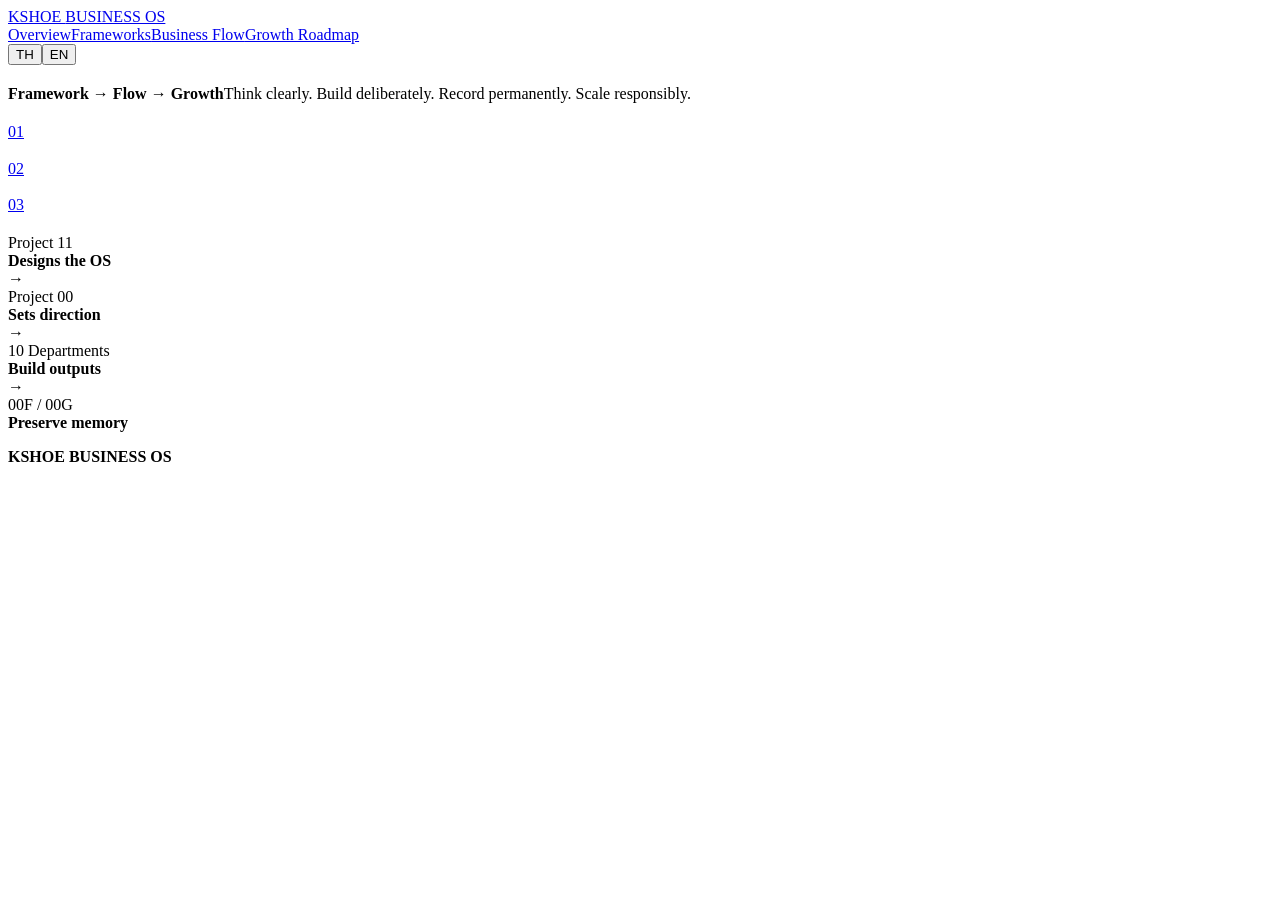
==== commit 7f306b64: "Build unified Kshoe Business OS homepage" ====
--- a/index.html
+++ b/index.html
@@ -1,129 +1,2 @@
-<!DOCTYPE html><html lang="en"><head><meta charSet="utf-8"/><meta name="viewport" content="width=device-width, initial-scale=1"/><link rel="stylesheet" href="/kshoe-business-flow/_next/static/css/index.u41Tl9s5.css" data-rsc-css-href="/kshoe-business-flow/_next/static/css/index.u41Tl9s5.css" data-precedence="vite-rsc/importer-resources"/><link rel="modulepreload" fetchPriority="low" href="/kshoe-business-flow/_next/static/chunks/index-DlOylcXy.js"/><script src="/kshoe-business-flow/_next/static/chunks/rolldown-runtime-C60lm6uB.js" type="module" async=""></script><script src="/kshoe-business-flow/_next/static/chunks/framework-BgSIrAUN.js" type="module" async=""></script><link rel="modulepreload" href="/kshoe-business-flow/_next/static/chunks/layout-segment-context-DQXPudQ9.js" crossorigin=""/><link rel="modulepreload" href="/kshoe-business-flow/_next/static/chunks/page-DifHMbuO.js" crossorigin=""/><title>Kshoe Business OS</title><meta name="description" content="JU × UJ Business Flow &amp; Webflow"/><script>Object.assign(((self[Symbol.for("vinext.navigationRuntime")]??={bootstrap:{routeManifest:null},functions:{}}).bootstrap.rsc??={rsc:[]}),{params:{},nav:{"pathname":"/","searchParams":[]}})</script><link rel="modulepreload" href="/kshoe-business-flow/_next/static/chunks/index-DlOylcXy.js" />
-</head><body><main><nav><a href="#top" class="logo">KSHOE <i>BUSINESS OS</i></a><div class="links"><a href="#path">เส้นทาง</a><a href="#map">แผนก</a><a href="#day">ระบบรายวัน</a></div><div class="lang"><button class="on">TH</button><button class="">EN</button></div></nav><header id="top"><small>JU × UJ · PROJECT 00</small><h1>จากวิสัยทัศน์ที่กระจัดกระจาย<br/><em>สู่ระบบสร้างธุรกิจ</em></h1><p>Kshoe ถูกสร้างเป็นชั้น—วางรากฐานก่อน สร้างระบบถัดมา เติบโตแล้วจึงทำ Automation</p><div class="actions"><a href="#path">ดูเส้นทาง 0 → 100</a><a href="#day">ดูระบบ 9–10 น.</a></div><b class="rule">Vision → Structure → Workflow → Database → SOP → System → Scale</b></header><section id="path" class="dark"><div class="intro"><small>01 · ROADMAP</small><h2>เส้นทางธุรกิจ 0 → 100</h2><p>กดแต่ละช่วงเพื่อดูสิ่งที่ต้องสร้าง</p></div><div class="tabs"><button class="on"><b>0–20</b>FOUNDATION</button><button class=""><b>20–40</b>OPERATIONS</button><button class=""><b>40–60</b>R&amp;D + SOURCING</button><button class=""><b>60–80</b>DIGITAL BACKEND</button><button class=""><b>80–100</b>SCALE</button></div><div class="detail"><strong>0–20</strong><div><small>FOUNDATION</small><h3>Identity, services, customer journey, structure and basic KPIs</h3><p>ทุกระยะต้องจบด้วย output ที่นำไปใช้ต่อได้ ไม่ใช่แนวคิดที่ถูกทิ้งไว้ในแชท</p></div></div></section><section id="map"><div class="intro"><small>02 · BUSINESS MAP</small><h2>10 ระบบที่ทำงานร่วมกัน</h2><p>Projects คือพื้นที่คิดและสร้าง ส่วน Business HQ คือความทรงจำของบริษัท</p></div><input placeholder="ค้นหาแผนกหรืองาน…" value=""/><div class="grid"><article><small>00</small><h3>Business HQ &amp; Strategy</h3><p>Goals · KPI · Governance · Decisions</p><i>↘ HQ</i></article><article><small>01</small><h3>Sales &amp; Marketing</h3><p>Pricing · Campaigns · Leads · SEO</p><i>↘ HQ</i></article><article><small>02</small><h3>Operations &amp; Workflow</h3><p>Intake · Quote · Work Order · QC</p><i>↘ HQ</i></article><article><small>03</small><h3>Inventory &amp; Purchasing</h3><p>SKU · Stock · Suppliers · Costing</p><i>↘ HQ</i></article><article><small>04</small><h3>Finance &amp; Accounting</h3><p>Xero · Payments · P&amp;L · Cash flow</p><i>↘ HQ</i></article><article><small>05</small><h3>R&amp;D &amp; Service Development</h3><p>Methods · Materials · Testing · SOP</p><i>↘ HQ</i></article><article><small>06</small><h3>Digital Systems &amp; Automation</h3><p>Database · Dashboard · Webflow</p><i>↘ HQ</i></article><article><small>07</small><h3>HR &amp; People</h3><p>Roles · Training · Performance</p><i>↘ HQ</i></article><article><small>08</small><h3>Customer Experience &amp; CRM</h3><p>Records · Updates · After-sales</p><i>↘ HQ</i></article><article><small>09</small><h3>Business Development</h3><p>B2B · Partners · Branches · Scale</p><i>↘ HQ</i></article></div></section><section id="day" class="copper"><div class="intro"><small>03 · EXECUTION</small><h2>หนึ่งชั่วโมงที่ขับเคลื่อนธุรกิจทุกวัน</h2><p>ทุก session มี focus, decision, output, log และ next action</p></div><div class="rhythm"><article><small>09:00–09:25</small><h3>Focus Block 1</h3><p>Build the most important task</p><i>0<!-- -->1</i></article><article><small>09:25–09:30</small><h3>Reset</h3><p>Review risk and decide</p><i>0<!-- -->2</i></article><article><small>09:30–09:55</small><h3>Focus Block 2</h3><p>Turn thought into output</p><i>0<!-- -->3</i></article><article><small>09:55–10:00</small><h3>HQ Log</h3><p>Record owner and next action</p><i>0<!-- -->4</i></article></div></section><section class="split"><article><small>PROJECT 11</small><h2>UJ Operating System</h2><p>ออกแบบ Philosophy, Principles, Frameworks, SOPs, Templates และ Continuous Improvement</p><ol><li>Philosophy</li><li>Principles</li><li>Frameworks</li><li>SOPs</li><li>Templates</li><li>Daily Behaviours</li><li>Continuous Improvement</li></ol></article><article><small>PROJECT 00</small><h2>Business HQ &amp; Strategy</h2><p>ใช้ระบบที่ Project 11 ออกแบบ และบันทึกเฉพาะข้อสรุปที่คงทนและนำไปทำต่อได้</p><div class="authority"><b>Project 11</b><span>creates &amp; governs ↓</span><b>Project 00</b><span>uses &amp; records</span></div></article></section><section class="memory"><div class="intro"><small>04 · MEMORY RULE</small><h2>คิดใน Project · จำใน HQ</h2></div><div class="flow"><article><b>01</b><h3>สนทนาและสร้าง</h3></article><span>→</span><article><b>02</b><h3>กลั่นผลลัพธ์</h3></article><span>→</span><article><b>03</b><h3>บันทึกใน HQ</h3></article></div><blockquote>“<!-- -->เราไม่ได้แค่สร้างธุรกิจหนึ่งแห่ง เรากำลังสร้างระบบที่ใช้สร้างธุรกิจได้ซ้ำ<!-- -->”</blockquote></section><footer>KSHOE BUSINESS OS <span>Business Flow &amp; Webflow · JU × UJ</span><a href="#top">↑ TOP</a></footer></main><script type="module" src="/kshoe-business-flow/_next/static/chunks/index-DlOylcXy.js" id="_R_" async=""></script><script>((self[Symbol.for("vinext.navigationRuntime")]??={bootstrap:{routeManifest:null},functions:{}}).bootstrap.rsc??={rsc:[]}).rsc.push("2:I[\"43ff2fb034b8\",[],\"Children\",1]\n")</script><script>((self[Symbol.for("vinext.navigationRuntime")]??={bootstrap:{routeManifest:null},functions:{}}).bootstrap.rsc??={rsc:[]}).rsc.push("3:I[\"99e50bc1c07a\",[],\"GlobalErrorBoundary\",1]\n")</script><script>((self[Symbol.for("vinext.navigationRuntime")]??={bootstrap:{routeManifest:null},functions:{}}).bootstrap.rsc??={rsc:[]}).rsc.push("4:I[\"a4f9a8437bde\",[],\"default\",1]\n")</script><script>((self[Symbol.for("vinext.navigationRuntime")]??={bootstrap:{routeManifest:null},functions:{}}).bootstrap.rsc??={rsc:[]}).rsc.push("5:I[\"99e50bc1c07a\",[],\"ErrorBoundary\",1]\n")</script><script>((self[Symbol.for("vinext.navigationRuntime")]??={bootstrap:{routeManifest:null},functions:{}}).bootstrap.rsc??={rsc:[]}).rsc.push("6:I[\"e159047a93f1\",[],\"LayoutSegmentProvider\",1]\n")</script><script>((self[Symbol.for("vinext.navigationRuntime")]??={bootstrap:{routeManifest:null},functions:{}}).bootstrap.rsc??={rsc:[]}).rsc.push("7:I[\"43ff2fb034b8\",[],\"Slot\",1]\n")</script><script>((self[Symbol.for("vinext.navigationRuntime")]??={bootstrap:{routeManifest:null},functions:{}}).bootstrap.rsc??={rsc:[]}).rsc.push("8:I[\"105d30f76def\",[],\"AppRouterScrollTarget\",1]\n")</script><script>((self[Symbol.for("vinext.navigationRuntime")]??={bootstrap:{routeManifest:null},functions:{}}).bootstrap.rsc??={rsc:[]}).rsc.push("9:I[\"99e50bc1c07a\",[],\"RedirectBoundary\",1]\n")</script><script>((self[Symbol.for("vinext.navigationRuntime")]??={bootstrap:{routeManifest:null},functions:{}}).bootstrap.rsc??={rsc:[]}).rsc.push(":HL[\"/kshoe-business-flow/_next/static/css/index.u41Tl9s5.css\",\"style\"     ]\n")</script><script>((self[Symbol.for("vinext.navigationRuntime")]??={bootstrap:{routeManifest:null},functions:{}}).bootstrap.rsc??={rsc:[]}).rsc.push("0:{\"__route\":\"route:/\",\"__interceptionContext\":null,\"__layoutIds\":[\"layout:/\"],\"__rootLayout\":\"/\",\"__sourcePage\":\"/page\",\"page:/\":\"$L1\",\"layout:/\":[[[[\"$\",\"link\",\"css:/_next/static/css/index.u41Tl9s5.css\",{\"rel\":\"stylesheet\",\"precedence\":\"vite-rsc/importer-resources\",\"href\":\"/kshoe-business-flow/_next/static/css/index.u41Tl9s5.css\",\"data-rsc-css-href\":\"/kshoe-business-flow/_next/static/css/index.u41Tl9s5.css\"}],\"$undefined\"],[\"$\",\"html\",null,{\"lang\":\"th\",\"children\":[\"$\",\"body\",null,{\"children\":[\"$\",\"$L2\",null,{}]}]}]],null],\"route:/\":[[[\"$\",\"meta\",null,{\"charSet\":\"utf-8\"}],[[\"$\",\"title\",\"0\",{\"children\":\"Kshoe Business OS\"}],[\"$\",\"meta\",\"1\",{\"name\":\"description\",\"content\":\"JU × UJ Business Flow \u0026 Webflow\"}]],[[\"$\",\"meta\",\"0\",{\"name\":\"viewport\",\"content\":\"width=device-width, initial-scale=1\"}]]],[\"$\",\"$L3\",null,{\"fallback\":\"$4\",\"children\":[\"$\",\"$L5\",null,{\"fallback\":\"$4\",\"children\":[\"$\",\"$L6\",null,{\"providerId\":\"layout:/\",\"segmentMap\":{\"children\":[]},\"children\":[\"$\",\"$L7\",null,{\"id\":\"layout:/\",\"parallelSlots\":\"$undefined\",\"children\":[\"$\",\"$L8\",null,{\"children\":[\"$\",\"$L9\",null,{\"children\":[[\"$\",\"$L6\",null,{\"providerId\":\"page:/\",\"segmentMap\":{\"children\":[\"__PAGE__\"]},\"children\":[\"$\",\"$L7\",null,{\"id\":\"page:/\"}]}],null]}]}]}]}]}]}],null,null],\"__layoutFlags\":{\"layout:/\":\"s\"},\"__artifactCompatibility\":{\"schemaVersion\":1,\"graphVersion\":\"app-route-graph:1177fd80f83fa7b0\",\"deploymentVersion\":\"b8e8c23d-597c-4e51-9e1a-7b662a4e795e\",\"appElementsSchemaVersion\":1,\"rscPayloadSchemaVersion\":1,\"rootBoundaryId\":\"/\",\"renderEpoch\":null},\"__renderObservation\":{\"schemaVersion\":1,\"output\":{\"kind\":\"app-rsc\",\"mountedSlotsFingerprint\":null,\"renderEpoch\":null,\"rootBoundaryId\":\"/\",\"routeId\":\"route:/\"},\"completeness\":\"partial\",\"boundaryOutcome\":{\"kind\":\"unknown\"},\"requestApis\":[{\"kind\":\"connection\",\"status\":\"unknown\"},{\"kind\":\"cookies\",\"status\":\"unknown\"},{\"kind\":\"draftMode\",\"status\":\"unknown\"},{\"kind\":\"headers\",\"status\":\"unknown\"},{\"kind\":\"params\",\"status\":\"unknown\"},{\"kind\":\"searchParams\",\"status\":\"unknown\"}],\"dynamicFetches\":[],\"cacheTags\":[\"/\",\"_N_T_/\",\"_N_T_/index\",\"_N_T_/layout\",\"_N_T_/page\"],\"pathTags\":[\"/\"],\"cacheability\":\"unknown\",\"downgrade\":{\"target\":\"freshRender\",\"reasons\":[{\"code\":\"CP_DOWNGRADE_CACHEABILITY_UNKNOWN\",\"target\":\"freshRender\"},{\"code\":\"CP_DOWNGRADE_INCOMPLETE_OBSERVATION\",\"completeness\":\"partial\",\"target\":\"freshRender\"},{\"code\":\"CP_DOWNGRADE_UNKNOWN_REQUEST_API\",\"requestApi\":\"connection\",\"target\":\"freshRender\"},{\"code\":\"CP_DOWNGRADE_UNKNOWN_REQUEST_API\",\"requestApi\":\"cookies\",\"target\":\"freshRender\"},{\"code\":\"CP_DOWNGRADE_UNKNOWN_REQUEST_API\",\"requestApi\":\"draftMode\",\"target\":\"freshRender\"},{\"code\":\"CP_DOWNGRADE_UNKNOWN_REQUEST_API\",\"requestApi\":\"headers\",\"target\":\"freshRender\"},{\"code\":\"CP_DOWNGRADE_UNKNOWN_REQUEST_API\",\"requestApi\":\"params\",\"target\":\"freshRender\"},{\"code\":\"CP_DOWNGRADE_UNKNOWN_REQUEST_API\",\"requestApi\":\"searchParams\",\"target\":\"freshRender\"}],\"fallback\":{\"kind\":\"breakerFallback\",\"code\":\"CP_PRIVATE_DYNAMIC_DOWNGRADE\",\"mode\":\"renderFresh\",\"scope\":\"affectedOutput\",\"fields\":{\"reasonCodes\":[\"CP_DOWNGRADE_CACHEABILITY_UNKNOWN\",\"CP_DOWNGRADE_INCOMPLETE_OBSERVATION\",\"CP_DOWNGRADE_UNKNOWN_REQUEST_API\",\"CP_DOWNGRADE_UNKNOWN_REQUEST_API\",\"CP_DOWNGRADE_UNKNOWN_REQUEST_API\",\"CP_DOWNGRADE_UNKNOWN_REQUEST_API\",\"CP_DOWNGRADE_UNKNOWN_REQUEST_API\",\"CP_DOWNGRADE_UNKNOWN_REQUEST_API\"],\"target\":\"freshRender\"}},\"isPublicCacheCandidate\":false}}}\n")</script><script>((self[Symbol.for("vinext.navigationRuntime")]??={bootstrap:{routeManifest:null},functions:{}}).bootstrap.rsc??={rsc:[]}).rsc.push("a:I[\"6efdf509a785\",[],\"default\",1]\n")</script><script>((self[Symbol.for("vinext.navigationRuntime")]??={bootstrap:{routeManifest:null},functions:{}}).bootstrap.rsc??={rsc:[]}).rsc.push("1:[\"$\",\"$La\",null,{\"params\":\"$@b\",\"searchParams\":\"$@c\"}]\n")</script><script>((self[Symbol.for("vinext.navigationRuntime")]??={bootstrap:{routeManifest:null},functions:{}}).bootstrap.rsc??={rsc:[]}).rsc.push("b:{}\n")</script><script>((self[Symbol.for("vinext.navigationRuntime")]??={bootstrap:{routeManifest:null},functions:{}}).bootstrap.rsc??={rsc:[]}).rsc.push("c:{}\n")</script><script>Object.assign(((self[Symbol.for("vinext.navigationRuntime")]??={bootstrap:{routeManifest:null},functions:{}}).bootstrap.rsc??={rsc:[]}),{"initialCacheKind":"dynamic"});((self[Symbol.for("vinext.navigationRuntime")]??={bootstrap:{routeManifest:null},functions:{}}).bootstrap.rsc??={rsc:[]}).done=true</script><script id="kshoe-i18n-v2">
-(function () {
-  const translations = {
-    en: {
-      nav: ["Roadmap", "Departments", "Daily System"],
-      heroTitle: 'From scattered vision<br><em>to a business-building system</em>',
-      heroBody: "Kshoe is built in layers—lay the foundation first, build the operating system next, then automate as the business grows.",
-      actions: ["Explore the 0 → 100 roadmap", "View the 9–10 daily system"],
-      roadmapTitle: "The business journey: 0 → 100",
-      roadmapBody: "Select each phase to see what needs to be built.",
-      detailBody: "Every phase must end with a reusable output—not an idea left behind in a chat.",
-      mapTitle: "10 systems working together",
-      mapBody: "Projects are where thinking and building happen; Business HQ is the company’s memory.",
-      search: "Search departments or tasks…",
-      dayTitle: "One hour that moves the business forward every day",
-      dayBody: "Every session has a focus, decision, output, log, and next action.",
-      split: [
-        "Design the philosophy, principles, frameworks, SOPs, templates, and continuous-improvement system.",
-        "Use the system designed by Project 11 and record only durable conclusions that can be acted on."
-      ],
-      memoryTitle: "Think in Projects · Remember in HQ",
-      steps: ["Discuss and create", "Distill the output", "Record in HQ"],
-      quote: "“We are not merely building one business. We are building a repeatable system for creating businesses.”"
-    },
-    th: {
-      nav: ["เส้นทาง", "แผนก", "ระบบรายวัน"],
-      heroTitle: 'จากวิสัยทัศน์ที่กระจัดกระจาย<br><em>สู่ระบบสร้างธุรกิจ</em>',
-      heroBody: "Kshoe ถูกสร้างเป็นชั้น—วางรากฐานก่อน สร้างระบบถัดมา เติบโตแล้วจึงทำ Automation",
-      actions: ["ดูเส้นทาง 0 → 100", "ดูระบบ 9–10 น."],
-      roadmapTitle: "เส้นทางธุรกิจ 0 → 100",
-      roadmapBody: "กดแต่ละช่วงเพื่อดูสิ่งที่ต้องสร้าง",
-      detailBody: "ทุกระยะต้องจบด้วย output ที่นำไปใช้ต่อได้ ไม่ใช่แนวคิดที่ถูกทิ้งไว้ในแชท",
-      mapTitle: "10 ระบบที่ทำงานร่วมกัน",
-      mapBody: "Projects คือพื้นที่คิดและสร้าง ส่วน Business HQ คือความทรงจำของบริษัท",
-      search: "ค้นหาแผนกหรืองาน…",
-      dayTitle: "หนึ่งชั่วโมงที่ขับเคลื่อนธุรกิจทุกวัน",
-      dayBody: "ทุก session มี focus, decision, output, log และ next action",
-      split: [
-        "ออกแบบ Philosophy, Principles, Frameworks, SOPs, Templates และ Continuous Improvement",
-        "ใช้ระบบที่ Project 11 ออกแบบ และบันทึกเฉพาะข้อสรุปที่คงทนและนำไปทำต่อได้"
-      ],
-      memoryTitle: "คิดใน Project · จำใน HQ",
-      steps: ["สนทนาและสร้าง", "กลั่นผลลัพธ์", "บันทึกใน HQ"],
-      quote: "“เราไม่ได้แค่สร้างธุรกิจหนึ่งแห่ง เรากำลังสร้างระบบที่ใช้สร้างธุรกิจได้ซ้ำ”"
-    }
-  };
-
-  let currentLanguage = "en";
-  function setTextAll(selector, values) {
-    document.querySelectorAll(selector).forEach((element, index) => {
-      if (values[index] !== undefined) element.textContent = values[index];
-    });
-  }
-  function applyLanguage(language) {
-    currentLanguage = language;
-    const copy = translations[language];
-    document.documentElement.lang = language;
-    setTextAll("nav .links a", copy.nav);
-    const hero = document.querySelector("#top");
-    if (hero) {
-      const title = hero.querySelector("h1");
-      if (title) title.innerHTML = copy.heroTitle;
-      const body = hero.querySelector("p");
-      if (body) body.textContent = copy.heroBody;
-      setTextAll("#top .actions a", copy.actions);
-    }
-    const roadmap = document.querySelector("#path");
-    if (roadmap) {
-      const title = roadmap.querySelector(".intro h2");
-      const body = roadmap.querySelector(".intro p");
-      const detail = roadmap.querySelector(".detail p");
-      if (title) title.textContent = copy.roadmapTitle;
-      if (body) body.textContent = copy.roadmapBody;
-      if (detail) detail.textContent = copy.detailBody;
-    }
-    const map = document.querySelector("#map");
-    if (map) {
-      const title = map.querySelector(".intro h2");
-      const body = map.querySelector(".intro p");
-      const search = map.querySelector("input");
-      if (title) title.textContent = copy.mapTitle;
-      if (body) body.textContent = copy.mapBody;
-      if (search) search.placeholder = copy.search;
-    }
-    const day = document.querySelector("#day");
-    if (day) {
-      const title = day.querySelector(".intro h2");
-      const body = day.querySelector(".intro p");
-      if (title) title.textContent = copy.dayTitle;
-      if (body) body.textContent = copy.dayBody;
-    }
-    setTextAll(".split > article > p", copy.split);
-    const memory = document.querySelector(".memory");
-    if (memory) {
-      const title = memory.querySelector(".intro h2");
-      const quote = memory.querySelector("blockquote");
-      if (title) title.textContent = copy.memoryTitle;
-      if (quote) quote.textContent = copy.quote;
-      setTextAll(".memory .flow article h3", copy.steps);
-    }
-    document.querySelectorAll("nav .lang button").forEach((button) => {
-      button.classList.toggle("on", button.textContent.trim() === language.toUpperCase());
-      button.setAttribute("aria-pressed", button.textContent.trim() === language.toUpperCase() ? "true" : "false");
-    });
-  }
-  function initialize() {
-    document.querySelectorAll("nav .lang button").forEach((button) => {
-      button.addEventListener("click", function (event) {
-        event.preventDefault();
-        event.stopImmediatePropagation();
-        applyLanguage(button.textContent.trim().toLowerCase());
-      }, true);
-    });
-    document.querySelectorAll("#path .tabs button").forEach((button) => {
-      button.addEventListener("click", function () {
-        window.setTimeout(function () { applyLanguage(currentLanguage); }, 0);
-      });
-    });
-    applyLanguage("en");
-  }
-  if (document.readyState === "loading") {
-    document.addEventListener("DOMContentLoaded", function () { window.setTimeout(initialize, 0); });
-  } else {
-    window.setTimeout(initialize, 0);
-  }
-})();
-</script></body></html>
+<!doctype html><html lang="en"><head><meta charset="utf-8"><meta name="viewport" content="width=device-width,initial-scale=1"><title>Kshoe Business OS</title><link rel="stylesheet" href="assets/styles.css"><script defer src="assets/app.js"></script></head><body><header class="topbar"><nav class="shell"><a class="brand" href="index.html">KSHOE <span>BUSINESS OS</span></a><div class="navlinks"><a class="active" href="index.html" data-i18n="overview">Overview</a><a href="frameworks.html" data-i18n="frameworks">Frameworks</a><a href="business-flow.html" data-i18n="flow">Business Flow</a><a href="growth.html" data-i18n="growth">Growth Roadmap</a></div><div class="lang"><button data-lang="th">TH</button><button data-lang="en">EN</button></div></nav></header><main><section class="hero shell"><div><div class="eyebrow" data-i18n="homeEyebrow"></div><h1 data-i18n="homeTitle"></h1><p data-i18n="homeBody"></p><a class="cta" href="#system" data-i18n="explore"></a></div><aside class="hero-card"><b>Framework → Flow → Growth</b><span>Think clearly. Build deliberately. Record permanently. Scale responsibly.</span></aside></section><section id="system" class="section"><div class="shell"><div class="section-head"><div><div class="eyebrow" data-i18n="three"></div><h2 data-i18n="threeTitle"></h2></div></div><div class="grid"><a class="card" href="frameworks.html"><span class="num">01</span><h3 data-i18n="strategy"></h3><p data-i18n="strategyD"></p></a><a class="card" href="business-flow.html"><span class="num">02</span><h3 data-i18n="operations"></h3><p data-i18n="operationsD"></p></a><a class="card" href="growth.html"><span class="num">03</span><h3 data-i18n="development"></h3><p data-i18n="developmentD"></p></a></div></div></section><section class="section dark"><div class="shell"><div class="section-head"><div><div class="eyebrow" data-i18n="architecture"></div><h2 data-i18n="architectureTitle"></h2></div></div><div class="flow"><div class="step">Project 11<br><b>Designs the OS</b></div><div class="arrow">→</div><div class="step">Project 00<br><b>Sets direction</b></div><div class="arrow">→</div><div class="step">10 Departments<br><b>Build outputs</b></div><div class="arrow">→</div><div class="step">00F / 00G<br><b>Preserve memory</b></div></div></div></section><section class="section copper"><div class="shell"><div class="eyebrow" data-i18n="principle"></div><p class="quote" data-i18n="principleTitle"></p></div></section></main><footer class="footer shell"><b>KSHOE BUSINESS OS</b><span data-i18n="footer"></span></footer></body></html>
 
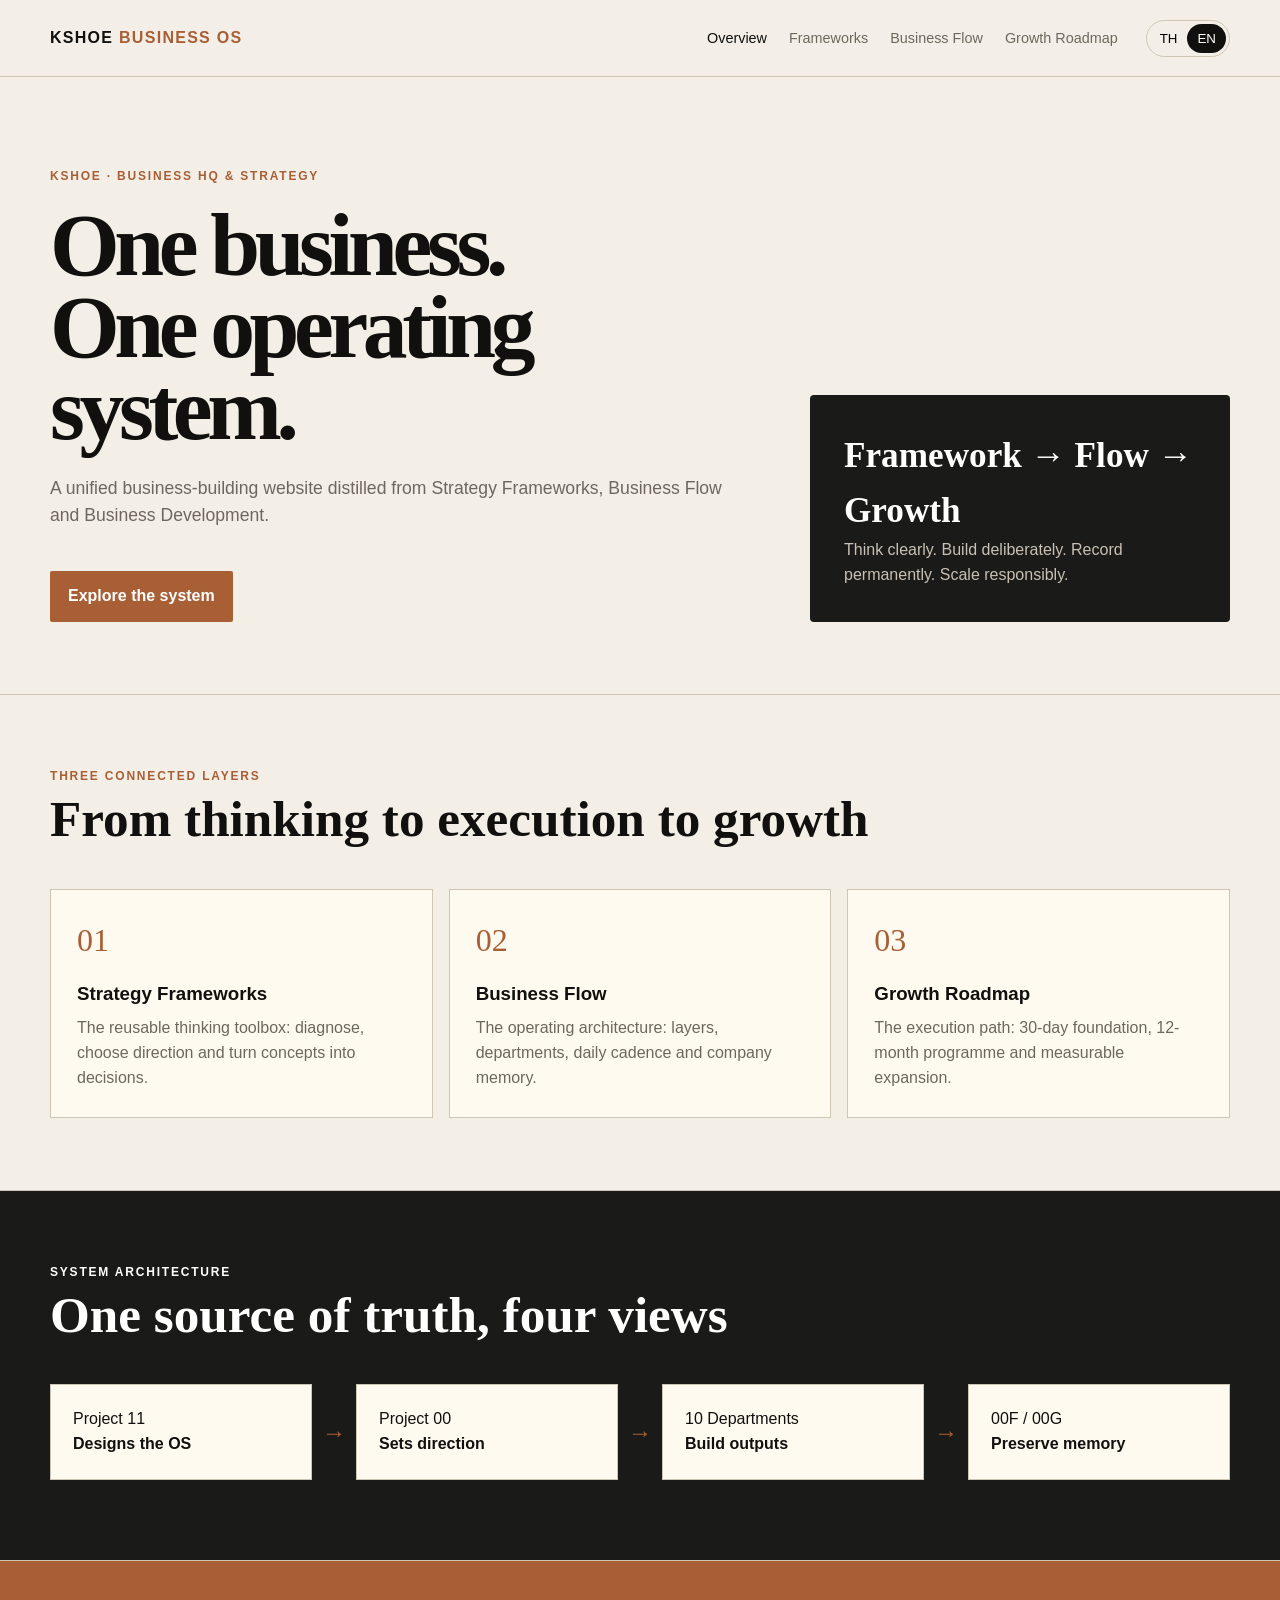
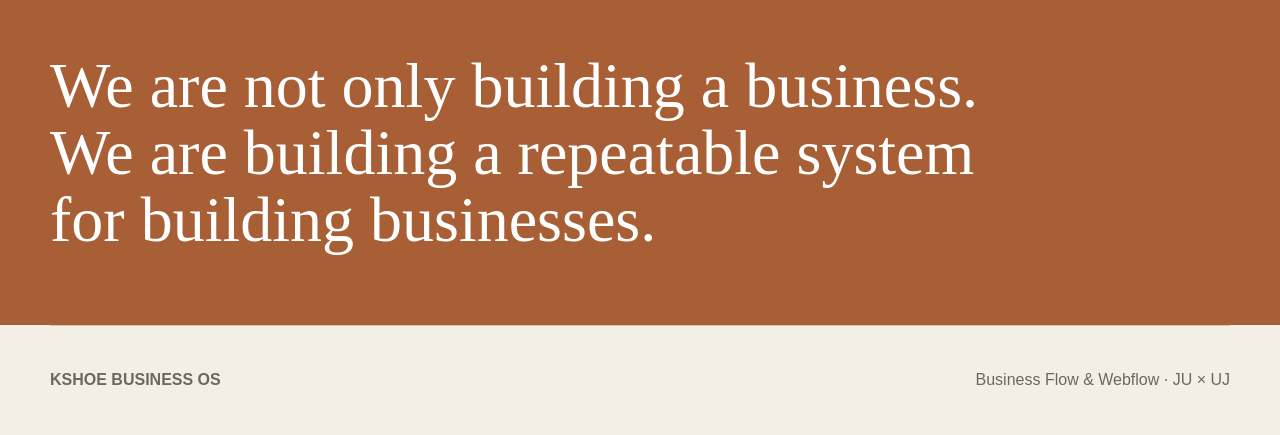
==== commit 7e367e2a: "Bust language-script cache in index.html" ====
--- a/index.html
+++ b/index.html
@@ -1,2 +1,2 @@
-<!doctype html><html lang="en"><head><meta charset="utf-8"><meta name="viewport" content="width=device-width,initial-scale=1"><title>Kshoe Business OS</title><link rel="stylesheet" href="assets/styles.css"><script defer src="assets/app.js"></script></head><body><header class="topbar"><nav class="shell"><a class="brand" href="index.html">KSHOE <span>BUSINESS OS</span></a><div class="navlinks"><a class="active" href="index.html" data-i18n="overview">Overview</a><a href="frameworks.html" data-i18n="frameworks">Frameworks</a><a href="business-flow.html" data-i18n="flow">Business Flow</a><a href="growth.html" data-i18n="growth">Growth Roadmap</a></div><div class="lang"><button data-lang="th">TH</button><button data-lang="en">EN</button></div></nav></header><main><section class="hero shell"><div><div class="eyebrow" data-i18n="homeEyebrow"></div><h1 data-i18n="homeTitle"></h1><p data-i18n="homeBody"></p><a class="cta" href="#system" data-i18n="explore"></a></div><aside class="hero-card"><b>Framework → Flow → Growth</b><span>Think clearly. Build deliberately. Record permanently. Scale responsibly.</span></aside></section><section id="system" class="section"><div class="shell"><div class="section-head"><div><div class="eyebrow" data-i18n="three"></div><h2 data-i18n="threeTitle"></h2></div></div><div class="grid"><a class="card" href="frameworks.html"><span class="num">01</span><h3 data-i18n="strategy"></h3><p data-i18n="strategyD"></p></a><a class="card" href="business-flow.html"><span class="num">02</span><h3 data-i18n="operations"></h3><p data-i18n="operationsD"></p></a><a class="card" href="growth.html"><span class="num">03</span><h3 data-i18n="development"></h3><p data-i18n="developmentD"></p></a></div></div></section><section class="section dark"><div class="shell"><div class="section-head"><div><div class="eyebrow" data-i18n="architecture"></div><h2 data-i18n="architectureTitle"></h2></div></div><div class="flow"><div class="step">Project 11<br><b>Designs the OS</b></div><div class="arrow">→</div><div class="step">Project 00<br><b>Sets direction</b></div><div class="arrow">→</div><div class="step">10 Departments<br><b>Build outputs</b></div><div class="arrow">→</div><div class="step">00F / 00G<br><b>Preserve memory</b></div></div></div></section><section class="section copper"><div class="shell"><div class="eyebrow" data-i18n="principle"></div><p class="quote" data-i18n="principleTitle"></p></div></section></main><footer class="footer shell"><b>KSHOE BUSINESS OS</b><span data-i18n="footer"></span></footer></body></html>
+<!doctype html><html lang="en"><head><meta charset="utf-8"><meta name="viewport" content="width=device-width,initial-scale=1"><title>Kshoe Business OS</title><link rel="stylesheet" href="assets/styles.css"><script defer src="assets/app.js?v=2"></script></head><body><header class="topbar"><nav class="shell"><a class="brand" href="index.html">KSHOE <span>BUSINESS OS</span></a><div class="navlinks"><a class="active" href="index.html" data-i18n="overview">Overview</a><a href="frameworks.html" data-i18n="frameworks">Frameworks</a><a href="business-flow.html" data-i18n="flow">Business Flow</a><a href="growth.html" data-i18n="growth">Growth Roadmap</a></div><div class="lang"><button data-lang="th">TH</button><button data-lang="en">EN</button></div></nav></header><main><section class="hero shell"><div><div class="eyebrow" data-i18n="homeEyebrow"></div><h1 data-i18n="homeTitle"></h1><p data-i18n="homeBody"></p><a class="cta" href="#system" data-i18n="explore"></a></div><aside class="hero-card"><b>Framework → Flow → Growth</b><span>Think clearly. Build deliberately. Record permanently. Scale responsibly.</span></aside></section><section id="system" class="section"><div class="shell"><div class="section-head"><div><div class="eyebrow" data-i18n="three"></div><h2 data-i18n="threeTitle"></h2></div></div><div class="grid"><a class="card" href="frameworks.html"><span class="num">01</span><h3 data-i18n="strategy"></h3><p data-i18n="strategyD"></p></a><a class="card" href="business-flow.html"><span class="num">02</span><h3 data-i18n="operations"></h3><p data-i18n="operationsD"></p></a><a class="card" href="growth.html"><span class="num">03</span><h3 data-i18n="development"></h3><p data-i18n="developmentD"></p></a></div></div></section><section class="section dark"><div class="shell"><div class="section-head"><div><div class="eyebrow" data-i18n="architecture"></div><h2 data-i18n="architectureTitle"></h2></div></div><div class="flow"><div class="step">Project 11<br><b>Designs the OS</b></div><div class="arrow">→</div><div class="step">Project 00<br><b>Sets direction</b></div><div class="arrow">→</div><div class="step">10 Departments<br><b>Build outputs</b></div><div class="arrow">→</div><div class="step">00F / 00G<br><b>Preserve memory</b></div></div></div></section><section class="section copper"><div class="shell"><div class="eyebrow" data-i18n="principle"></div><p class="quote" data-i18n="principleTitle"></p></div></section></main><footer class="footer shell"><b>KSHOE BUSINESS OS</b><span data-i18n="footer"></span></footer></body></html>
 
--- a/assets/styles.css
+++ b/assets/styles.css
@@ -0,0 +1,2 @@
+:root{--ink:#11100e;--paper:#f3efe7;--cream:#fffaf0;--copper:#a85f35;--line:#cfc5b5;--muted:#6e675d;--dark:#1a1a18}*{box-sizing:border-box}html{scroll-behavior:smooth}body{margin:0;background:var(--paper);color:var(--ink);font-family:Inter,"Segoe UI",Arial,sans-serif;line-height:1.55}a{color:inherit;text-decoration:none}.shell{width:min(1180px,calc(100% - 40px));margin:auto}.topbar{position:sticky;top:0;z-index:20;background:rgba(243,239,231,.94);backdrop-filter:blur(12px);border-bottom:1px solid var(--line)}nav{min-height:76px;display:flex;align-items:center;gap:28px}.brand{font-weight:900;letter-spacing:.08em}.brand span{color:var(--copper)}.navlinks{display:flex;gap:22px;margin-left:auto}.navlinks a{font-size:.9rem;color:var(--muted)}.navlinks a.active,.navlinks a:hover{color:var(--ink)}.lang{display:flex;border:1px solid var(--line);border-radius:999px;padding:3px}.lang button{border:0;background:transparent;padding:7px 10px;border-radius:999px;cursor:pointer}.lang button.on{background:var(--ink);color:white}.hero{padding:90px 0 72px;display:grid;grid-template-columns:1.25fr .75fr;gap:60px;align-items:end}.eyebrow{color:var(--copper);font-size:.75rem;font-weight:800;letter-spacing:.15em}.hero h1{font-family:Georgia,serif;font-size:clamp(3rem,7vw,6.7rem);line-height:.92;letter-spacing:-.06em;margin:18px 0 24px}.hero p{font-size:1.1rem;color:var(--muted);max-width:680px}.hero-card{background:var(--dark);color:white;padding:34px;border-radius:4px}.hero-card b{font-family:Georgia,serif;font-size:2.2rem;display:block}.hero-card span{color:#c9c1b5}.cta{display:inline-flex;margin-top:24px;background:var(--copper);color:white;padding:13px 18px;border-radius:2px;font-weight:700}.section{padding:72px 0;border-top:1px solid var(--line)}.section.dark{background:var(--dark);color:white}.section.copper{background:var(--copper);color:white}.section-head{display:flex;justify-content:space-between;gap:30px;align-items:end;margin-bottom:36px}.section h2{font-family:Georgia,serif;font-size:clamp(2rem,4vw,4rem);line-height:1;margin:8px 0}.section-head p{max-width:520px;color:var(--muted)}.dark .section-head p,.copper .section-head p{color:#d5cec4}.grid{display:grid;grid-template-columns:repeat(3,1fr);gap:16px}.card{background:var(--cream);border:1px solid var(--line);padding:26px;min-height:190px}.dark .card{background:#24231f;border-color:#3e3b35}.card .num{font-family:Georgia,serif;color:var(--copper);font-size:2rem}.card h3{margin:14px 0 8px}.card p{color:var(--muted);margin:0}.dark .card p{color:#bbb3a8}.flow{display:flex;align-items:stretch;gap:10px;overflow:auto;padding-bottom:8px}.flow .step{min-width:165px;flex:1;background:var(--cream);border:1px solid var(--line);padding:22px}.flow .arrow{display:grid;place-items:center;color:var(--copper);font-size:1.5rem}.timeline{display:grid;grid-template-columns:repeat(4,1fr);gap:2px}.phase{background:var(--cream);padding:28px;border-top:5px solid var(--copper)}.phase small{color:var(--copper);font-weight:800}.list{display:grid;gap:10px;margin-top:18px}.list div{padding:13px 0;border-top:1px solid var(--line)}.rule{font-family:Georgia,serif;font-size:clamp(1.7rem,4vw,3.5rem);max-width:900px}.footer{padding:42px 0;border-top:1px solid var(--line);display:flex;justify-content:space-between;color:var(--muted)}.pill{display:inline-block;border:1px solid currentColor;border-radius:999px;padding:5px 10px;font-size:.75rem;margin:3px}.matrix{display:grid;grid-template-columns:repeat(2,1fr);gap:16px}.matrix .card{min-height:220px}.subnav{display:flex;gap:8px;flex-wrap:wrap;margin-top:20px}.subnav a{border:1px solid var(--line);padding:9px 12px;border-radius:999px;font-size:.85rem}.quote{font-family:Georgia,serif;font-size:clamp(2rem,5vw,4.5rem);line-height:1.05;max-width:1000px;margin:0}.page-hero{padding:80px 0 50px}.page-hero h1{font-family:Georgia,serif;font-size:clamp(3rem,7vw,6rem);line-height:.95;margin:14px 0}.page-hero p{max-width:720px;color:var(--muted);font-size:1.1rem}@media(max-width:850px){.navlinks{display:none}.hero{grid-template-columns:1fr;padding-top:55px}.grid,.timeline,.matrix{grid-template-columns:1fr}.section-head{display:block}.shell{width:min(100% - 28px,1180px)}.flow .arrow{display:none}.footer{display:block}.footer span{display:block;margin-top:8px}}
+
